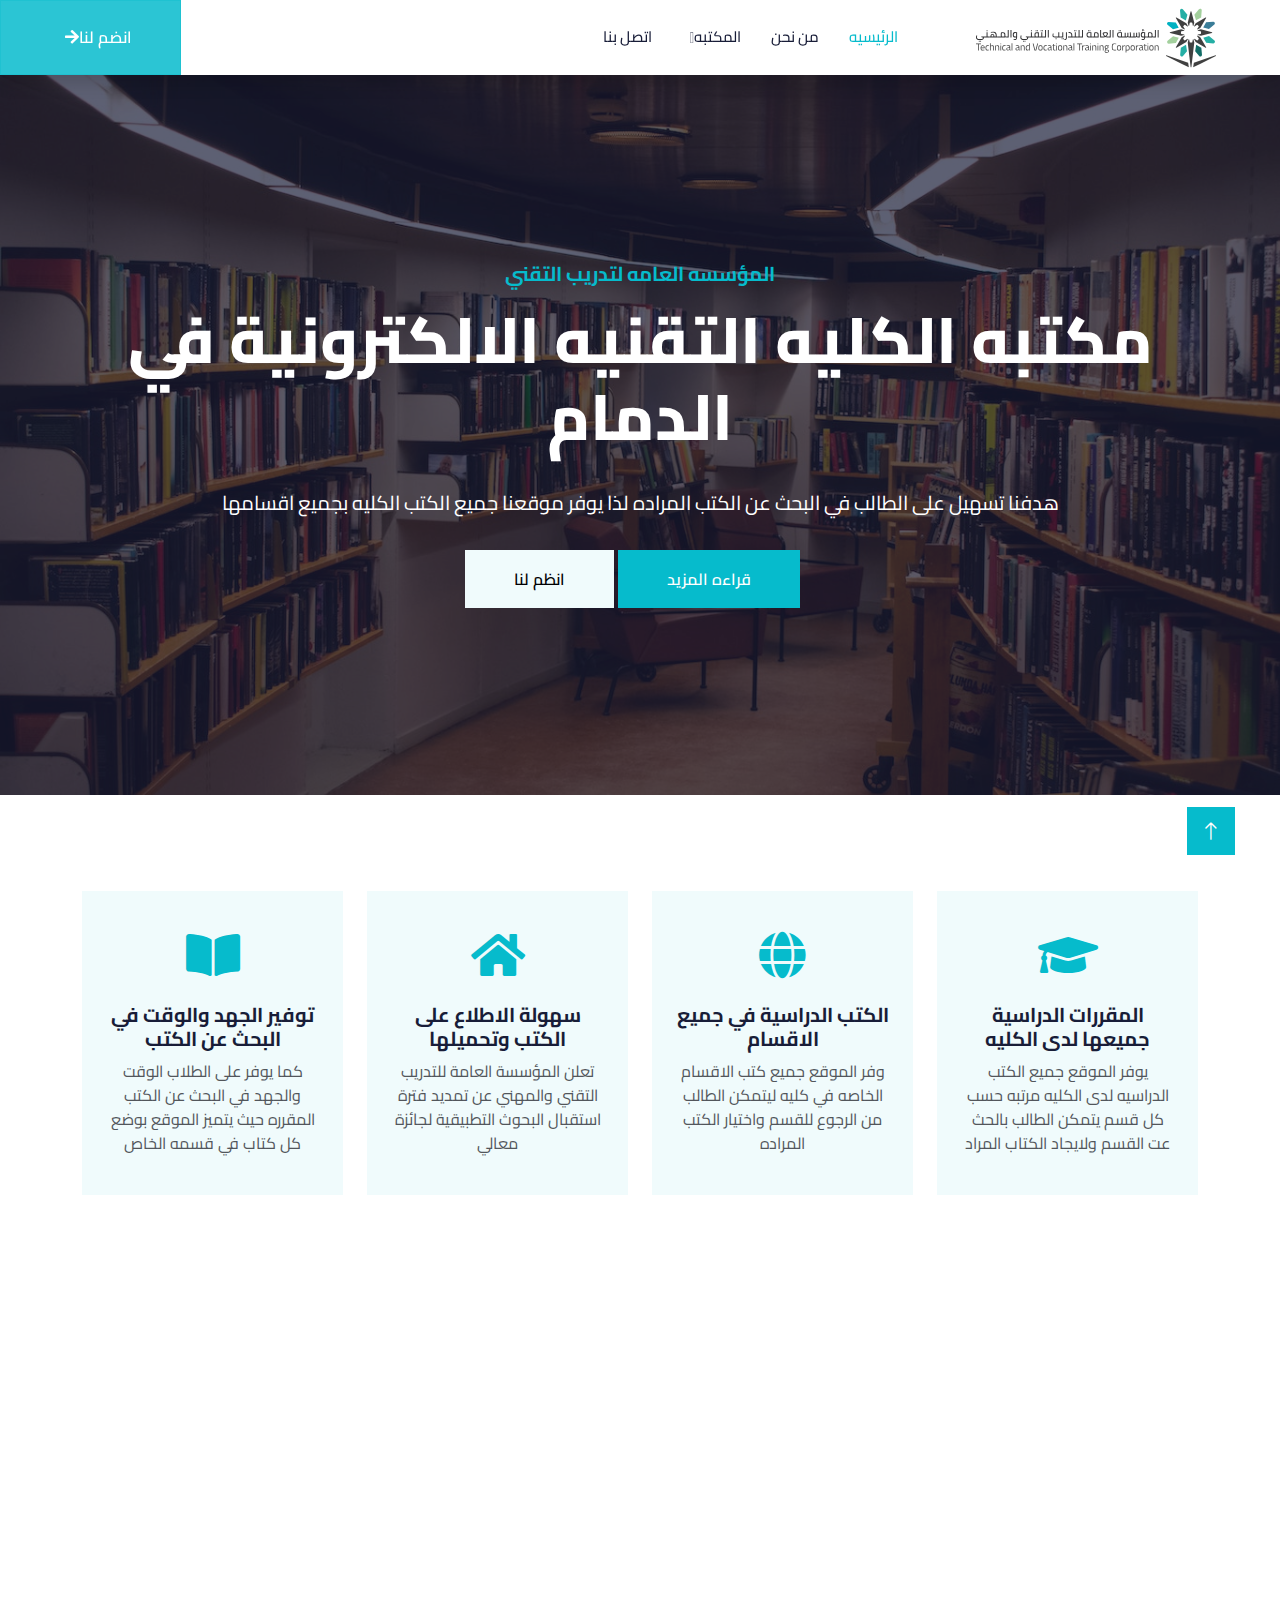
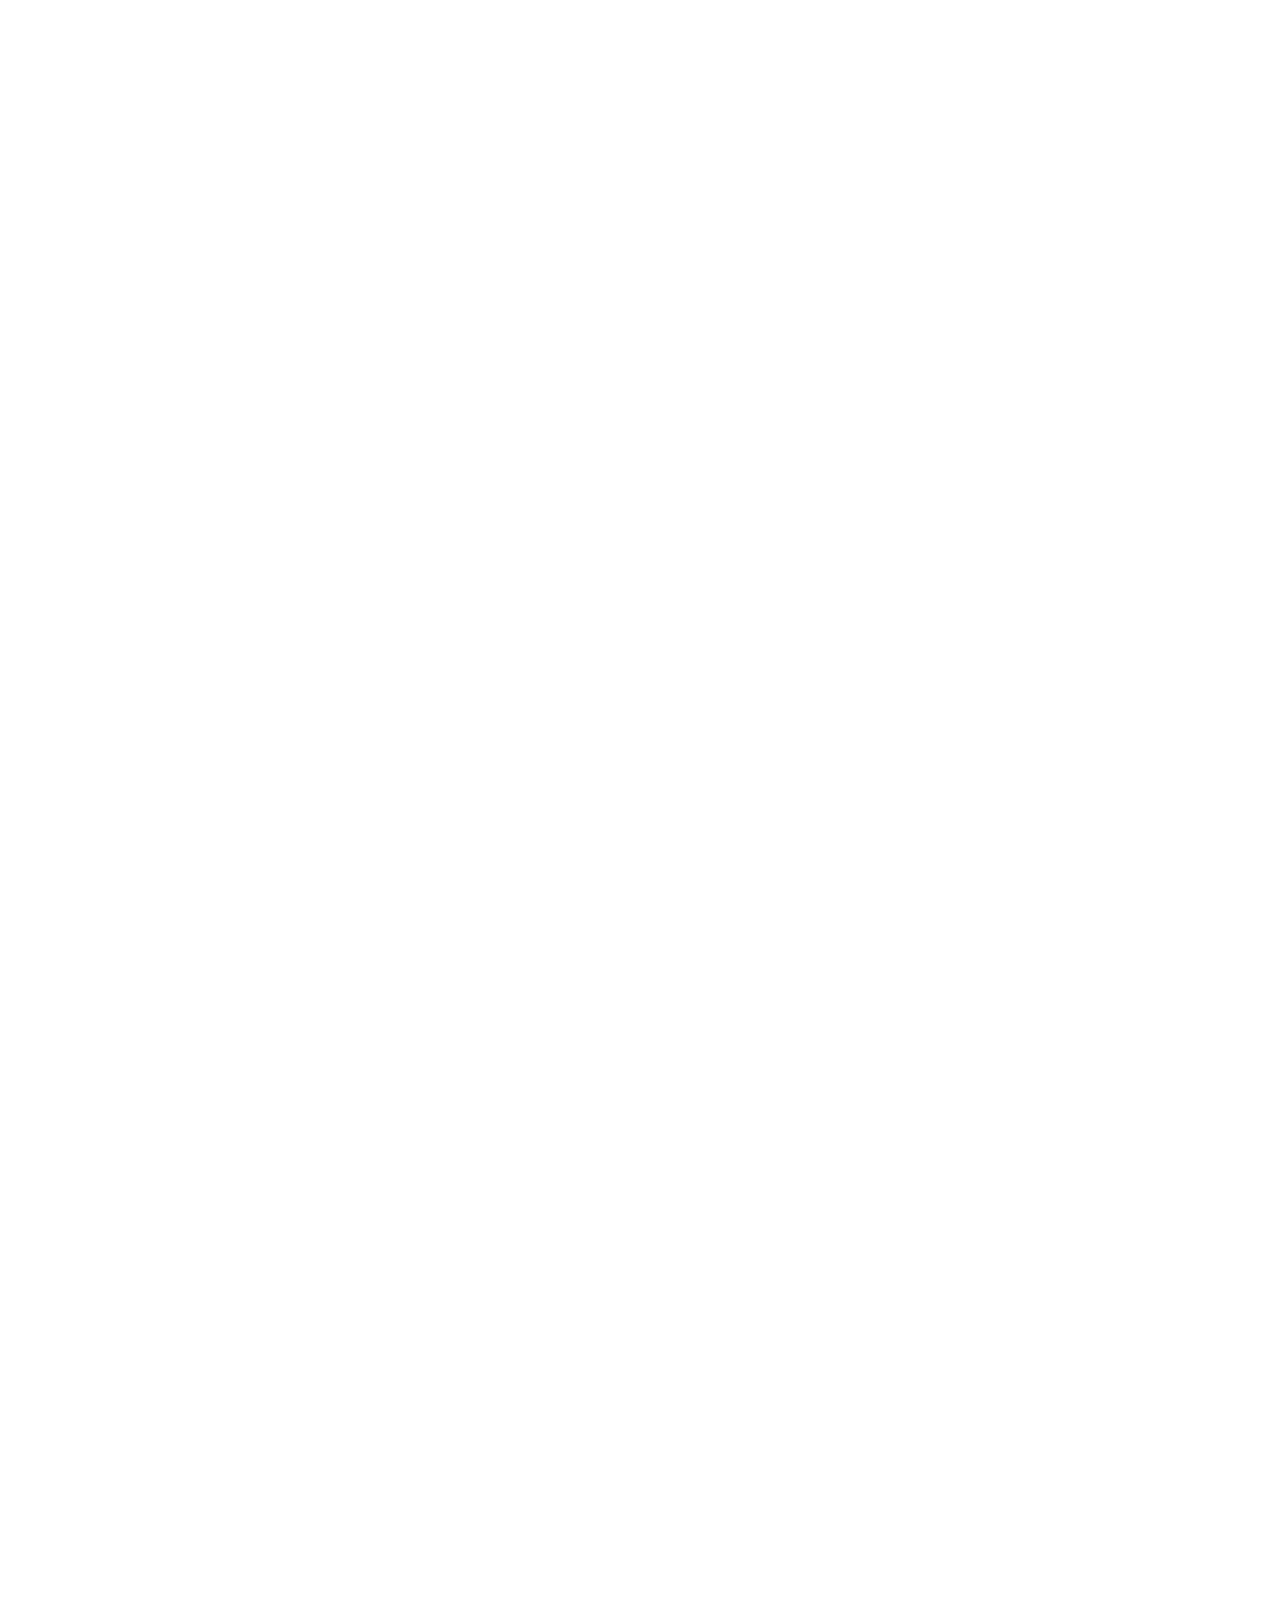
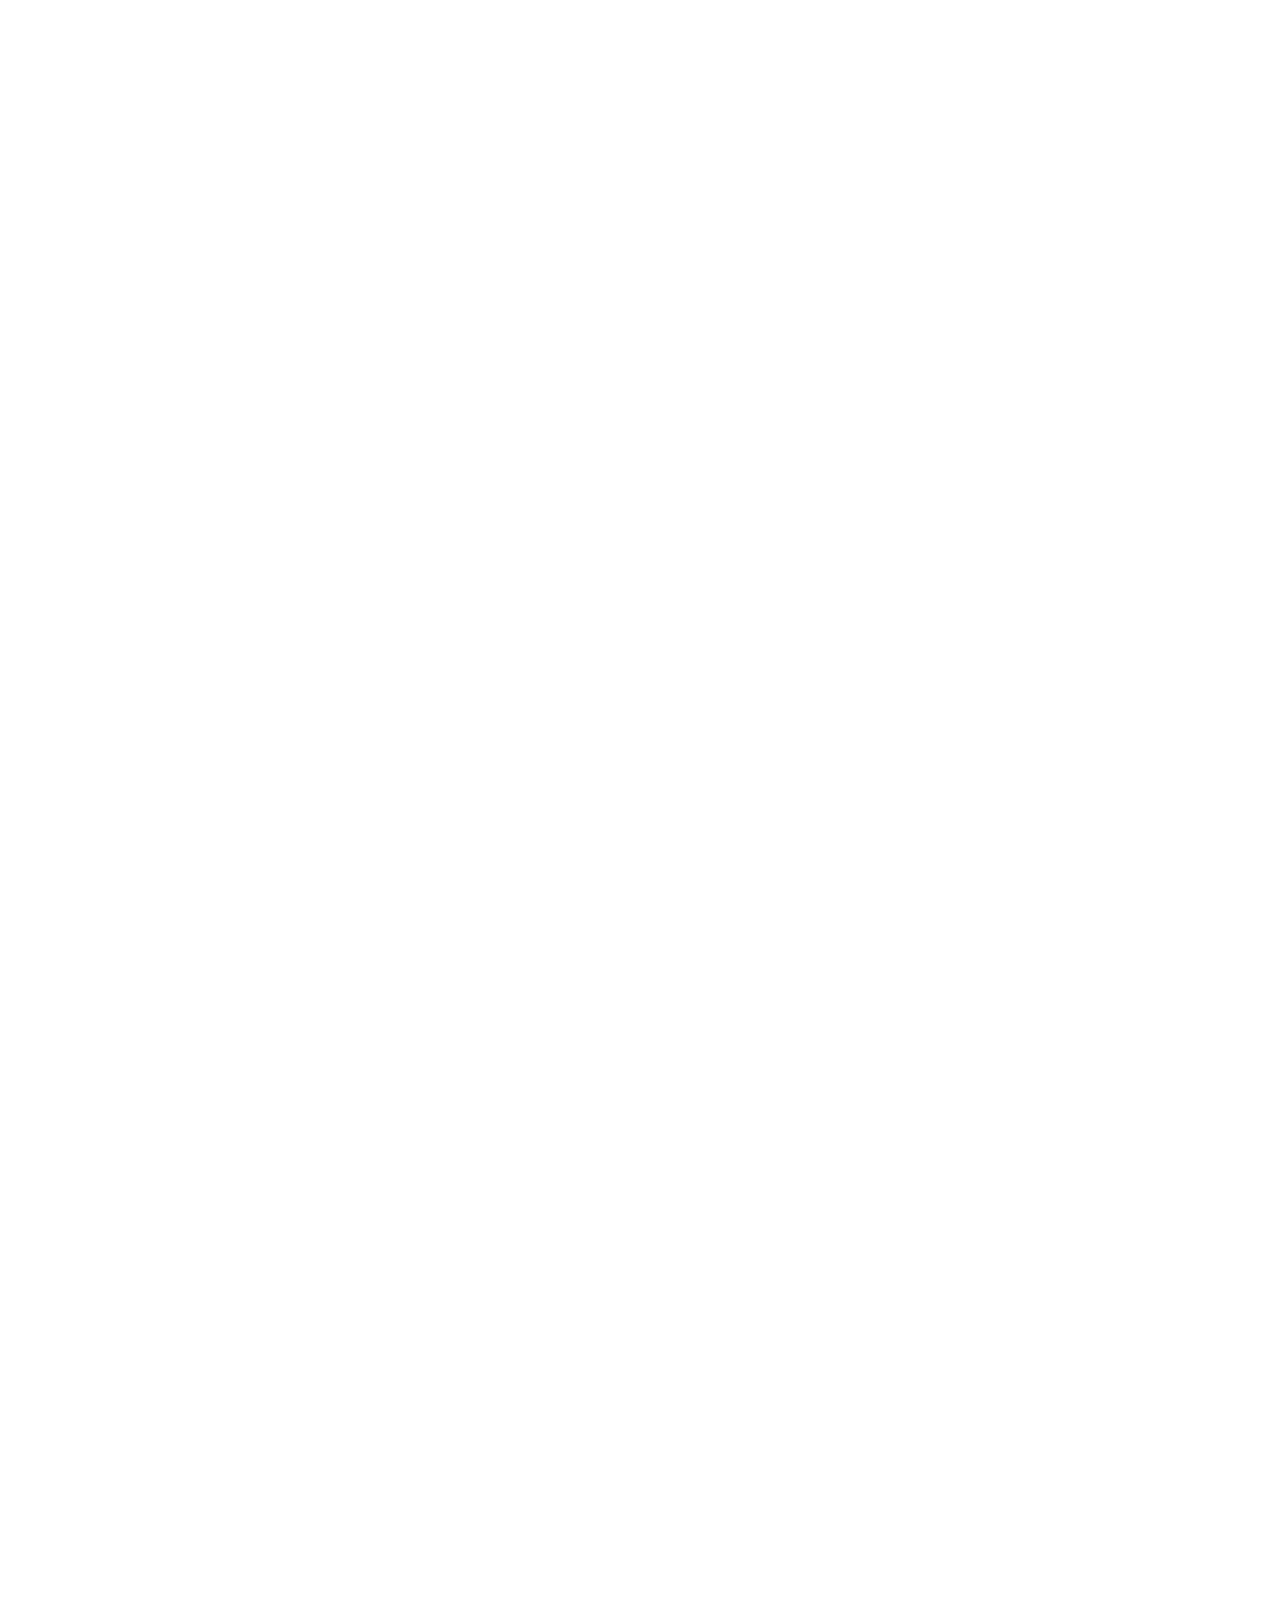
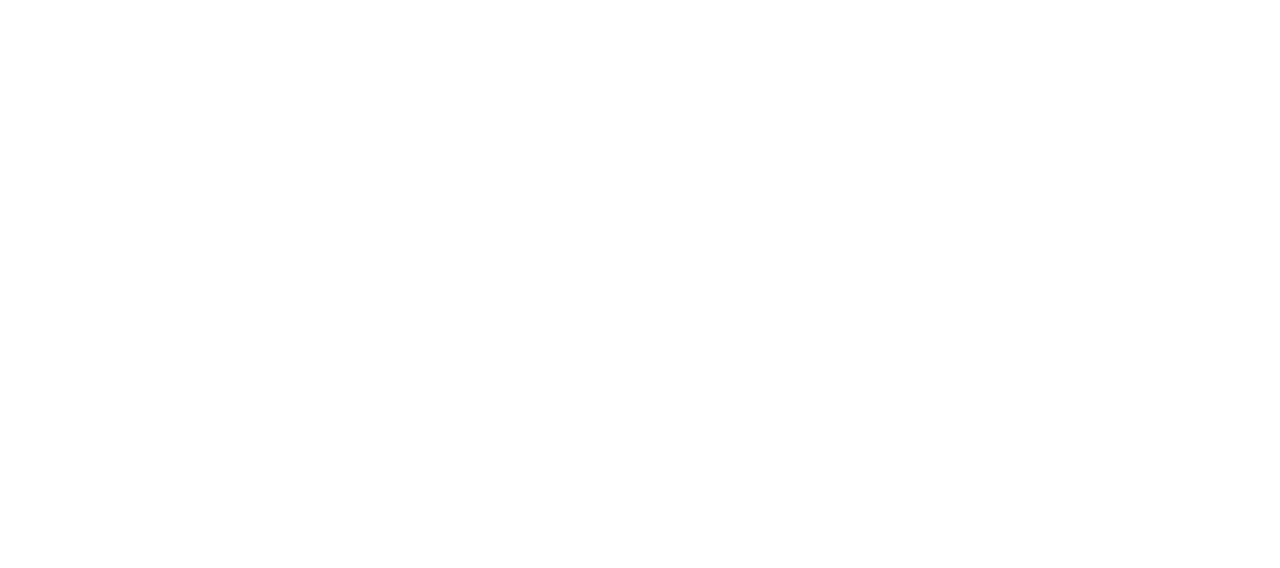
==== index.html @ c3a36c55 "o" ====
<!DOCTYPE html>
<html lang="en">

<head>
    <meta charset="utf-8">
    <title>مكتبه الكليه التقنيه في الدمام </title>
    <meta content="width=device-width, initial-scale=1.0" name="viewport">
    <meta content="" name="keywords">
    <meta content="" name="description">

    <!-- Favicon -->
    <link href="img/favicon.ico" rel="icon">

    <!-- Google Web Fonts -->
    <!-- <link rel="preconnect" href="https://fonts.googleapis.com">
    <link rel="preconnect" href="https://fonts.gstatic.com" crossorigin>
    <link href="https://fonts.googleapis.com/css2?family=Heebo:wght@400;500;600&family=Nunito:wght@600;700;800&display=swap" rel="stylesheet">
    <link rel="preconnect" href="https://fonts.googleapis.com">
    <link rel="preconnect" href="https://fonts.gstatic.com" crossorigin>
<link rel="preconnect" href="https://fonts.googleapis.com">
<link rel="preconnect" href="https://fonts.gstatic.com" crossorigin> -->
<link rel="preconnect" href="https://fonts.googleapis.com">
<link rel="preconnect" href="https://fonts.gstatic.com" crossorigin>
<link href="https://fonts.googleapis.com/css2?family=Cairo:wght@600&display=swap" rel="stylesheet">    <link href="https://cdnjs.cloudflare.com/ajax/libs/font-awesome/5.10.0/css/all.min.css" rel="stylesheet">
    <link href="https://cdn.jsdelivr.net/npm/bootstrap-icons@1.4.1/font/bootstrap-icons.css" rel="stylesheet">

    <!-- Libraries Stylesheet -->
    <link href="lib/animate/animate.min.css" rel="stylesheet">
    <link href="lib/owlcarousel/assets/owl.carousel.min.css" rel="stylesheet">

    <!-- Customized Bootstrap Stylesheet -->
    <link href="css/bootstrap.min.css" rel="stylesheet">

    <!-- Template Stylesheet -->
    <link href="css/style.css" rel="stylesheet">
</head>

<body>
    <!-- Spinner Start -->
    <div id="spinner" class="show bg-white position-fixed translate-middle w-100 vh-100 top-50 start-50 d-flex align-items-center justify-content-center">
        <div class="spinner-border text-primary" style="width: 3rem; height: 3rem;" role="status">
            <span class="sr-only">Loading...</span>
        </div>
    </div>
    <!-- Spinner End -->


    <!-- Navbar Start -->
    <nav class="navbar navbar-expand-lg bg-white navbar-light shadow sticky-top p-0">
        <a href="index.html" class="navbar-brand d-flex align-items-center px-4 px-lg-5">
            <img width="240" height="200" src="img/logo.svg" alt="">

        </a>
        <button type="button" class="navbar-toggler me-4" data-bs-toggle="collapse" data-bs-target="#navbarCollapse">
            <span class="navbar-toggler-icon"></span>
        </button>
        <div class="collapse navbar-collapse" id="navbarCollapse">
            <div class="navbar-nav ms-auto p-4 p-lg-0">
                <a href="index.html" class="nav-item nav-link active">الرئيسيه</a>
                <a href="about.html" class="nav-item nav-link">من نحن</a>
                <!-- <a href="courses.html" class="nav-item nav-link">الاقسام</a> -->
                <div class="nav-item dropdown">
                    <a href="#" class="nav-link dropdown-toggle" data-bs-toggle="dropdown">المكتبه</a>
                    <div class="dropdown-menu fade-down m-0">
                        <a href="team.html" class="dropdown-item">المحاضرين</a>
                        <a href="courses.html" class="dropdown-item">الكتب</a>
                        <!-- <a href="404.html" class="dropdown-item">404 Page</a> -->
                    </div>
                </div>
                <a href="contact.html" class="nav-item nav-link">اتصل بنا </a>
            </div>
            <a href="" class="btn btn-primary py-4 px-lg-5 d-none d-lg-block"> انضم لنا<i class="fa fa-arrow-right ms-3"></i></a>
        </div>
    </nav>
    <!-- Navbar End -->


    <!-- Carousel Start -->
    <div class="container-fluid p-0 mb-5"  >
        <div class="">
            <!-- owl-carousel header-carousel position-relative -->
            <div class="owl-carousel-item position-relative">
                <img class="img-fluid" src="img/img1.jpg" alt="">
                <div class="position-absolute top-0 start-0 w-100 h-100 d-flex align-items-center" style="background: rgba(24, 29, 56, .7);">
                    <div class="container">
                        <div class="row justify-content-start">
                            <div class="col-sm-10 col-lg-12" style="text-align: center;">
                                <h5 class="text-primary text-uppercase mb-3 animated slideInDown" style="font-family: 'Cairo', sans-serif;">المؤسسه العامه لتدريب التقني </h5>
                                <h1 class="display-3 text-white animated slideInDown" style="font-family: 'Cairo', sans-serif;
                                ">مكتبه الكليه التقنيه الالكترونية  في الدمام     </h1>
                                <br>
                                <p  id="p"class="fs-5 text-white mb-4 pb-2"> هدفنا تسهيل على الطالب في البحث عن الكتب المراده لذا يوفر موقعنا جميع الكتب الكليه بجميع اقسامها </p>
                                <a href="" class="btn btn-primary py-md-3 px-md-5 me-3 animated slideInLeft"> قراءه المزيد</a>
                                <a href="" class="btn btn-light py-md-3 px-md-5 animated slideInRight"> انظم لنا </a>
                            </div>
                        </div>
                    </div>
                </div>
            </div>
            <!-- <div class="owl-carousel-item position-relative">
                <img class="img-fluid" src="img/carousel-2.jpg" alt="">
                <div class="position-absolute top-0 start-0 w-100 h-100 d-flex align-items-center" style="background: rgba(24, 29, 56, .7);">
                    <div class="container">
                        <div class="row justify-content-start">
                            <div class="col-sm-10 col-lg-8">
                                <h5 class="text-primary text-uppercase mb-3 animated slideInDown">Best Online Courses</h5>
                                <h1 class="display-3 text-white animated slideInDown">Get Educated Online From Your Home</h1>
                                <p class="fs-5 text-white mb-4 pb-2">Vero elitr justo clita lorem. Ipsum dolor at sed stet sit diam no. Kasd rebum ipsum et diam justo clita et kasd rebum sea sanctus eirmod elitr.</p>
                                <a href="" class="btn btn-primary py-md-3 px-md-5 me-3 animated slideInLeft">Read More</a>
                                <a href="" class="btn btn-light py-md-3 px-md-5 animated slideInRight">Join Now</a>
                            </div>
                        </div>
                    </div>
                </div>
            </div> -->
        </div>
    </div>
    <!-- Carousel End -->


    <!-- Service Start -->
    <div class="container-xxl py-5">
        <div class="container">
            <div class="row g-4">
                <div class="col-lg-3 col-sm-6 wow fadeInUp" data-wow-delay="0.1s">
                    <div class="service-item text-center pt-3">
                        <div class="p-4">
                            <i class="fa fa-3x fa-graduation-cap text-primary mb-4"></i>
                            <h5 >المقررات الدراسية جميعها لدى الكليه    </h5>
                            <p> يوفر الموقع جميع الكتب الدراسيه لدى الكليه مرتبه حسب كل قسم يتمكن الطالب بالحث عت القسم ولايجاد الكتاب المراد </p>
                        </div>
                    </div>
                </div>
                <div class="col-lg-3 col-sm-6 wow fadeInUp" data-wow-delay="0.3s">
                    <div class="service-item text-center pt-3">
                        <div class="p-4">
                            <i class="fa fa-3x fa-globe text-primary mb-4"></i>
                            <h5 >  الكتب الدراسية في جميع الاقسام
                            </h5>
                            <p>وفر الموقع جميع كتب الاقسام الخاصه في كليه  ليتمكن الطالب من الرجوع للقسم واختيار الكتب المراده </p>
                        </div>
                    </div>
                </div>
                <div class="col-lg-3 col-sm-6 wow fadeInUp" data-wow-delay="0.5s">
                    <div class="service-item text-center pt-3">
                        <div class="p-4">
                            <i class="fa fa-3x fa-home text-primary mb-4"></i>
                            <h5 > سهولة الاطلاع على الكتب وتحميلها</h5>
                            <p>تعلن المؤسسة العامة للتدريب التقني والمهني عن تمديد فترة استقبال البحوث التطبيقية لجائزة معالي</p>
                        </div>
                    </div>
                </div>
                <div class="col-lg-3 col-sm-6 wow fadeInUp" data-wow-delay="0.7s">
                    <div class="service-item text-center pt-3">
                        <div class="p-4">
                            <i class="fa fa-3x fa-book-open text-primary mb-4"></i>
                            <h5 >  توفير الجهد والوقت  في البحث عن الكتب </h5>
                            <p> كما يوفر على الطلاب الوقت والجهد في البحث عن الكتب المقرره حيث يتميز الموقع بوضع كل كتاب في قسمه الخاص  </p>
                        </div>
                    </div>
                </div>
            </div>
        </div>
    </div>
    <!-- Service End -->


    <!-- About Start -->
    <div class="container-xxl py-5">
        <div class="container">
            <div class="row g-5">
                <div class="col-lg-6 wow fadeInUp" data-wow-delay="0.1s" style="min-height: 400px;">
                    <div class="position-relative h-100">
                        <img class="img-fluid position-absolute w-100 h-100" src="img/about.jpg" alt="" style="object-fit: cover;">
                    </div>
                </div>
                <div class="col-lg-6 wow fadeInUp" data-wow-delay="0.3s">
                    <h6 class="section-title bg-white text-start text-primary pe-3"> من نحن</h6>
                    <h1 >اهلا في مكتبه الكليه التقنيه في الدمام</h1>
                    <p class="mb-4">   نحن طلاب قسم الحاسب الالي (شبكات الحاسب) ويهدف الموقع سهولة الحصول على المقرر الدراسي .
                        .</p>
                    <p class="mb-4">يقدم الموقع الكتب المقرره الخاصه بالكليه التقنيه في الدمام لتسهيل على الطالب الحصول على الكتب وسهوله البحث عنها حيث يتبع الموقع للمؤسسة العامة للتدريب التقني والمهني وهو  موقع  انشا من قبل طلاب لمشروع التخرج لهم في الكليه وكانت اهدافهم :.</p>
                    <div class="row gy-2 gx-4 mb-4">
                        <div class="col-sm-6">
                            <p class="mb-0"><i class="fa fa-arrow-right text-primary me-2"></i>هدفنا في توفير الوقت والجهد لطالب في البحث عن الكتب  </p>
                        </div>
                        <div class="col-sm-6">
                            <p class="mb-0"><i class="fa fa-arrow-right text-primary me-2"></i>يخدم الموقع  في جمع الكتب ورفعها على الموقع </p>
                        </div>
                        <div class="col-sm-6">
                            <p class="mb-0"><i class="fa fa-arrow-right text-primary me-2"></i>رؤيتنا في تطوير الموقع دئما وتزويده بالكتب مجددا لتلبيه احتياجات الطلاب من الكتب </p>
                        </div>
                        
                       
                    </div>
                    <a class="btn btn-primary py-3 px-5 mt-2" href="">اقرا المزيد  </a>
                </div>
            </div>
        </div>
    </div>
    <!-- About End -->


    <!-- Categories Start -->
    <div class="container-xxl py-5 category">
        <div class="container">
            <div class="text-center wow fadeInUp" data-wow-delay="0.1s">
                <h6 class="section-title bg-white text-center text-primary px-3">اقسام </h6>
                <h1 class="mb-5"> اقسام المكتبه</h1>
            </div>
            <div class="row g-3">
                <!-- <div class="col-lg-7 col-md-6">
                    <div class="row g-3">
                        <div class="col-lg-12 col-md-12 wow zoomIn" data-wow-delay="0.1s">
                            <a class="position-relative d-block overflow-hidden" href="">
                                <img class="img-fluid" src="img/cat-1.jpg" alt="">
                                <div class="bg-white text-center position-absolute bottom-0 end-0 py-2 px-3" style="margin: 1px;">
                                    <h5 class="m-0">   قسم الحاسب الالي وتقنية المعلومات</h5>
                                    <small class="text-primary">49 كتاب</small>
                                </div>
                            </a>
                        </div>
                        <div class="col-lg-6 col-md-12 wow zoomIn" data-wow-delay="0.3s">
                            <a class="position-relative d-block overflow-hidden" href="">
                                <img class="img-fluid" src="img/cat-2.jpg" alt="">
                                <div class="bg-white text-center position-absolute bottom-0 end-0 py-2 px-3" style="margin: 1px;">
                                    <h5 class="m-0"> قسم المباحث العلميه</h5>
                                    <small class="text-primary">49 كتاب</small>
                                </div>
                            </a>
                        </div>
                        <div class="col-lg-6 col-md-12 wow zoomIn" data-wow-delay="0.5s">
                            <a class="position-relative d-block overflow-hidden" href="">
                                <img class="img-fluid" src="img/cat3.jpg" alt="">
                                <div class="bg-white text-center position-absolute bottom-0 end-0 py-2 px-3" style="margin: 1px;">
                                    <h5 class="m-0"> قسم الدراسات الاسلاميه</h5>
                                    <small class="text-primary">49 كتاب</small>
                                </div>
                            </a>
                        </div>
                    </div>
                </div> -->
                <div class="col-lg-6 col-md-6 wow zoomIn" data-wow-delay="0.7s" style="min-height: 350px;">
                    <a class="position-relative d-block h-100 overflow-hidden" href="">
                        <img class="img-fluid position-absolute w-100 h-100" src="img/cat-4.jpg" alt="" style="object-fit: cover;">
                        <div class="bg-white text-center position-absolute bottom-0 end-0 py-2 px-3" style="margin:  1px;">
                            <h5 class="m-0"> قسم الحاسب الالي وتقنيه المعلومات</h5>
                            <small class="text-primary">49 كتاب</small>
                        </div>
                    </a>
                </div>
                <div class="col-lg-6 col-md-6 wow zoomIn" data-wow-delay="0.7s" style="min-height: 350px;">
                    <a class="position-relative d-block h-100 overflow-hidden" href="">
                        <img class="img-fluid position-absolute w-100 h-100" src="img/cat-2.jpg" alt="" style="object-fit: cover;">
                        <div class="bg-white text-center position-absolute bottom-0 end-0 py-2 px-3" style="margin:  1px;">
                            <h5 class="m-0"> قسم الدراسات العامه</h5>
                            <small class="text-primary">49 كتاب</small>
                        </div>
                    </a>
                </div>
            </div>
        </div>
    </div>
    <!-- Categories Start -->


    <!-- Courses Start -->
    <div class="container-xxl py-5">
        <div class="container">
            <div class="text-center wow fadeInUp" data-wow-delay="0.1s">
                <h6 class="section-title bg-white text-center text-primary px-3">كتب</h6>
                <h1 class="mb-5">الكتب الاكثر شيوعا</h1>
            </div>
            <div class="row g-4 justify-content-center">
                <div class="col-lg-3 col-md-3 wow fadeInUp" data-wow-delay="0.1s">
                    <div class="course-item bg-light">
                        <div class="position-relative overflow-hidden">
                            <img class="img-fluid" src="img/b1.jpg" alt="" width="95%" >
                            <div class="w-100 d-flex justify-content-center position-absolute bottom-0 start-0 mb-4">
                                <a href="#" class="flex-shrink-0 btn btn-sm btn-primary px-3 border-end" style="border-radius: 30px 0 0 30px;">اقرا المزيد </a>
                                <a href="#" class="flex-shrink-0 btn btn-sm btn-primary px-3" style="border-radius: 0 30px 30px 0;">حمل الكتاب </a>
                            </div>
                        </div>
                        <div class="text-center p-4 pb-0">
                            <h3 class="mb-0"></h3>
                            <div class="mb-3">
                                <small class="fa fa-star text-primary"></small>
                                <small class="fa fa-star text-primary"></small>
                                <small class="fa fa-star text-primary"></small>
                                <small class="fa fa-star text-primary"></small>
                                <small class="fa fa-star text-primary"></small>
                                <small>(123)</small>
                            </div>
                            <h6 class="mb-4">مدخل في الثقافات الاسلاميه</h6>
                        </div>
                        <div class="d-flex border-top">
                            <small class="flex-fill text-center border-end py-2"><i class="fa fa-user-tie text-primary me-2"></i> الكاتب :احمد </small>
                            <small class="flex-fill text-center border-end py-2"><i class="fa fa-clock text-primary me-2"></i>149 :عدد الصفحات</small>
                            <small class="flex-fill text-center border-end py-2 "><i class="fa fa-user text-primary me-2"></i>30 :تم تحميله</small>
                        </div>
                    </div>
                </div>
                <div class="col-lg-3 col-md-6 wow fadeInUp" data-wow-delay="0.1s">
                    <div class="course-item bg-light">
                        <div class="position-relative overflow-hidden">
                            <img class="img-fluid" src="img/b2.jpeg" alt="">
                            <div class="w-100 d-flex justify-content-center position-absolute bottom-0 start-0 mb-4">
                                <a href="#" class="flex-shrink-0 btn btn-sm btn-primary px-3 border-end" style="border-radius: 30px 0 0 30px;">اقرا المزيد </a>
                                <a href="#" class="flex-shrink-0 btn btn-sm btn-primary px-3" style="border-radius: 0 30px 30px 0;">حمل الكتاب </a>
                            </div>
                        </div>
                        <div class="text-center p-4 pb-0">
                            <h3 class="mb-0"></h3>
                            <div class="mb-3">
                                <small class="fa fa-star text-primary"></small>
                                <small class="fa fa-star text-primary"></small>
                                <small class="fa fa-star text-primary"></small>
                                <small class="fa fa-star text-primary"></small>
                                <small class="fa fa-star text-primary"></small>
                                <small>(123)</small>
                            </div>
                            <h6 class="mb-4">مدخل في الثقافات الاسلاميه</h6>
                        </div>
                        <div class="d-flex border-top">
                            <small class="flex-fill text-center border-end py-2"><i class="fa fa-user-tie text-primary me-2"></i> الكاتب :احمد </small>
                            <small class="flex-fill text-center border-end py-2"><i class="fa fa-clock text-primary me-2"></i>149 :عدد الصفحات</small>
                            <small class="flex-fill text-center border-end py-2"><i class="fa fa-user text-primary me-2"></i>30 :تم تحميله</small>
                        </div>
                    </div>
                </div>
                <div class="col-lg-3 col-md-6 wow fadeInUp" data-wow-delay="0.1s">
                    <div class="course-item bg-light">
                        <div class="position-relative overflow-hidden">
                            <img class="img-fluid" src="img/b1.jpg" alt="" width="95%">
                            <div class="w-100 d-flex justify-content-center position-absolute bottom-0 start-0 mb-4">
                                <a href="#" class="flex-shrink-0 btn btn-sm btn-primary px-3 border-end" style="border-radius: 30px 0 0 30px;">اقرا المزيد </a>
                                <a href="#" class="flex-shrink-0 btn btn-sm btn-primary px-3" style="border-radius: 0 30px 30px 0;">حمل الكتاب </a>
                            </div>
                        </div>
                        <div class="text-center p-4 pb-0">
                            <h3 class="mb-0"></h3>
                            <div class="mb-3">
                                <small class="fa fa-star text-primary"></small>
                                <small class="fa fa-star text-primary"></small>
                                <small class="fa fa-star text-primary"></small>
                                <small class="fa fa-star text-primary"></small>
                                <small class="fa fa-star text-primary"></small>
                                <small>(123)</small>
                            </div>
                            <h6 class="mb-4">مدخل في الثقافات الاسلاميه</h6>
                        </div>
                        <div class="d-flex border-top">
                            <small class="flex-fill text-center border-end py-2"><i class="fa fa-user-tie text-primary me-2"></i> الكاتب :احمد </small>
                            <small class="flex-fill text-center border-end py-2"><i class="fa fa-clock text-primary me-2"></i>149 :عدد الصفحات</small>
                            <small class="flex-fill text-center border-end py-2"><i class="fa fa-user text-primary me-2"></i>30 :تم تحميله</small>
                        </div>
                    </div>
                </div>
                <div class="col-lg-3 col-md-6 wow fadeInUp" data-wow-delay="0.1s">
                    <div class="course-item bg-light">
                        <div class="position-relative overflow-hidden">
                            <img class="img-fluid" src="img//b2.jpeg" alt="" width="100%">
                            <div class="w-100 d-flex justify-content-center position-absolute bottom-0 start-0 mb-4">
                                <a href="#" class="flex-shrink-0 btn btn-sm btn-primary px-3 border-end" style="border-radius: 30px 0 0 30px;">اقرا المزيد </a>
                                <a href="#" class="flex-shrink-0 btn btn-sm btn-primary px-3" style="border-radius: 0 30px 30px 0;">حمل الكتاب </a>
                            </div>
                        </div>
                        <div class="text-center p-4 pb-0">
                            <h3 class="mb-0"></h3>
                            <div class="mb-3">
                                <small class="fa fa-star text-primary"></small>
                                <small class="fa fa-star text-primary"></small>
                                <small class="fa fa-star text-primary"></small>
                                <small class="fa fa-star text-primary"></small>
                                <small class="fa fa-star text-primary"></small>
                                <small>(123)</small>
                            </div>
                            <h6 class="mb-4">مدخل في الثقافات الاسلاميه</h6>
                        </div>
                        <div class="d-flex border-top">
                            <small class="flex-fill text-center border-end py-2"><i class="fa fa-user-tie text-primary me-2"></i> الكاتب :احمد </small>
                            <small class="flex-fill text-center border-end py-2"><i class="fa fa-clock text-primary me-2"></i>149 :عدد الصفحات</small>
                            <small class="flex-fill text-center border-end py-2"><i class="fa fa-user text-primary me-2"></i>30 :تم تحميله</small>
                        </div>
                    </div>
                </div>
                <div class="col-lg-3 col-md-6 wow fadeInUp" data-wow-delay="0.1s">
                    <div class="course-item bg-light">
                        <div class="position-relative overflow-hidden">
                            <img class="img-fluid" src="img/b1.jpg" alt="" width="95%">
                            <div class="w-100 d-flex justify-content-center position-absolute bottom-0 start-0 mb-4">
                                <a href="#" class="flex-shrink-0 btn btn-sm btn-primary px-3 border-end" style="border-radius: 30px 0 0 30px;">اقرا المزيد </a>
                                <a href="#" class="flex-shrink-0 btn btn-sm btn-primary px-3" style="border-radius: 0 30px 30px 0;">حمل الكتاب </a>
                            </div>
                        </div>
                        <div class="text-center p-4 pb-0">
                            <h3 class="mb-0"></h3>
                            <div class="mb-3">
                                <small class="fa fa-star text-primary"></small>
                                <small class="fa fa-star text-primary"></small>
                                <small class="fa fa-star text-primary"></small>
                                <small class="fa fa-star text-primary"></small>
                                <small class="fa fa-star text-primary"></small>
                                <small>(123)</small>
                            </div>
                            <h6 class="mb-4">مدخل في الثقافات الاسلاميه</h6>
                        </div>
                        <div class="d-flex border-top">
                            <small class="flex-fill text-center border-end py-2"  ><i class="fa fa-user-tie text-primary me-2"></i> الكاتب :احمد </small>
                            <small class="flex-fill text-center border-end py-2"><i class="fa fa-clock text-primary me-2"></i>149 :عدد الصفحات</small>
                            <small class="flex-fill text-center border-end py-2"><i class="fa fa-user text-primary me-2"></i>30 :تم تحميله</small>
                        </div>
                    </div>
                </div>
                <div class="col-lg-3 col-md-6 wow fadeInUp" data-wow-delay="0.1s">
                    <div class="course-item bg-light">
                        <div class="position-relative overflow-hidden">
                            <img class="img-fluid" src="img/b2.jpeg" alt=""  >
                            <div class="w-100 d-flex justify-content-center position-absolute bottom-0 start-0 mb-4">
                                <a href="#" class="flex-shrink-0 btn btn-sm btn-primary px-3 border-end" style="border-radius: 30px 0 0 30px;">اقرا المزيد </a>
                                <a href="#" class="flex-shrink-0 btn btn-sm btn-primary px-3" style="border-radius: 0 30px 30px 0;">حمل الكتاب </a>
                            </div>
                        </div>
                        <div class="text-center p-4 pb-0">
                            <h3 class="mb-0"></h3>
                            <div class="mb-3">
                                <small class="fa fa-star text-primary"></small>
                                <small class="fa fa-star text-primary"></small>
                                <small class="fa fa-star text-primary"></small>
                                <small class="fa fa-star text-primary"></small>
                                <small class="fa fa-star text-primary"></small>
                                <small>(123)</small>
                            </div>
                            <h6 class="mb-4">مدخل في الثقافات الاسلاميه</h6>
                        </div>
                        <div class="d-flex border-top">
                            <small class="flex-fill text-center border-end py-2"><i class="fa fa-user-tie text-primary me-2"></i> الكاتب :احمد </small>
                            <small class="flex-fill text-center border-end py-2"><i class="fa fa-clock text-primary me-2"></i>149 :عدد الصفحات</small>
                            <small class="flex-fill text-center border-end py-2"><i class="fa fa-user text-primary me-2"></i>30 :تم تحميله</small>
                        </div>
                    </div>
                </div>
            
            </div>
        </div>
    </div>
    <!-- Courses End -->


    <!-- Team Start -->
    <div class="container-xxl py-5">
        <div class="container">
            <div class="text-center wow fadeInUp" data-wow-delay="0.1s">
                <h6 class="section-title bg-white text-center text-primary px-3">المحاضرين</h6>
                <h1 class="mb-5">اشهر المحاضرين</h1>
            </div>
            <div class="row g-4">
                <div class="col-lg-3 col-md-6 wow fadeInUp" data-wow-delay="0.1s">
                    <div class="team-item bg-light">
                        <div class="overflow-hidden">
                            <img class="img-fluid" src="img/team-1.jpg" alt="">
                        </div>
                        <div class="position-relative d-flex justify-content-center" style="margin-top: -23px;">
                            <div class="bg-light d-flex justify-content-center pt-2 px-1">
                                <a class="btn btn-sm-square btn-primary mx-1" href=""><i class="fab fa-facebook-f"></i></a>
                                <a class="btn btn-sm-square btn-primary mx-1" href=""><i class="fab fa-twitter"></i></a>
                                <a class="btn btn-sm-square btn-primary mx-1" href=""><i class="fab fa-instagram"></i></a>
                            </div>
                        </div>
                        <div class="text-center p-4">
                            <h5 class="mb-0"> اسم المحاضر</h5>
                            <small>الماده :حاسب الي</small>
                        </div>
                    </div>
                </div>
                <div class="col-lg-3 col-md-6 wow fadeInUp" data-wow-delay="0.3s">
                    <div class="team-item bg-light">
                        <div class="overflow-hidden">
                            <img class="img-fluid" src="img/team-2.jpg" alt="">
                        </div>
                        <div class="position-relative d-flex justify-content-center" style="margin-top: -23px;">
                            <div class="bg-light d-flex justify-content-center pt-2 px-1">
                                <a class="btn btn-sm-square btn-primary mx-1" href=""><i class="fab fa-facebook-f"></i></a>
                                <a class="btn btn-sm-square btn-primary mx-1" href=""><i class="fab fa-twitter"></i></a>
                                <a class="btn btn-sm-square btn-primary mx-1" href=""><i class="fab fa-instagram"></i></a>
                            </div>
                        </div>
                        <div class="text-center p-4">
                            <h5 class="mb-0"> اسم المحاضر</h5>
                            <small>الماده :حاسب الي</small>
                        </div>
                    </div>
                </div>
                <div class="col-lg-3 col-md-6 wow fadeInUp" data-wow-delay="0.5s">
                    <div class="team-item bg-light">
                        <div class="overflow-hidden">
                            <img class="img-fluid" src="img/team-3.jpg" alt="">
                        </div>
                        <div class="position-relative d-flex justify-content-center" style="margin-top: -23px;">
                            <div class="bg-light d-flex justify-content-center pt-2 px-1">
                                <a class="btn btn-sm-square btn-primary mx-1" href=""><i class="fab fa-facebook-f"></i></a>
                                <a class="btn btn-sm-square btn-primary mx-1" href=""><i class="fab fa-twitter"></i></a>
                                <a class="btn btn-sm-square btn-primary mx-1" href=""><i class="fab fa-instagram"></i></a>
                            </div>
                        </div>
                        <div class="text-center p-4">
                            <h5 class="mb-0"> اسم المحاضر</h5>
                            <small>الماده :حاسب الي</small>
                        </div>
                    </div>
                </div>
                <div class="col-lg-3 col-md-6 wow fadeInUp" data-wow-delay="0.7s">
                    <div class="team-item bg-light">
                        <div class="overflow-hidden">
                            <img class="img-fluid" src="img/team-4.jpg" alt="">
                        </div>
                        <div class="position-relative d-flex justify-content-center" style="margin-top: -23px;">
                            <div class="bg-light d-flex justify-content-center pt-2 px-1">
                                <a class="btn btn-sm-square btn-primary mx-1" href=""><i class="fab fa-facebook-f"></i></a>
                                <a class="btn btn-sm-square btn-primary mx-1" href=""><i class="fab fa-twitter"></i></a>
                                <a class="btn btn-sm-square btn-primary mx-1" href=""><i class="fab fa-instagram"></i></a>
                            </div>
                        </div>
                        <div class="text-center p-4">
                            <h5 class="mb-0"> اسم المحاضر</h5>
                            <small>الماده :حاسب الي</small>
                        </div>
                    </div>
                </div>
            </div>
        </div>
    </div>
    <!-- Team End -->


    <!-- Testimonial Start -->
    <div class="container-xxl py-5 wow fadeInUp" data-wow-delay="0.1s">
        <div class="container">
            <div class="text-center">
                <h6 class="section-title bg-white text-center text-primary px-3">اراء  </h6>
                <h1 class="mb-5">  اراء القراء والمحاضرين</h1>
            </div>
            <div class="owl-carousel testimonial-carousel position-relative">
                <div class="testimonial-item text-center">
                    <img class="border rounded-circle p-2 mx-auto mb-3" src="img/testimonial-1.jpg" style="width: 80px; height: 80px;">
                    <h5 class="mb-0"> الاسم </h5>
                    <p>محاضؤ </p>
                    <div class="testimonial-text bg-light text-center p-4">
                        <p class="mb-0">افضل وارقى مكتبه على مستوى فيها كل الامكانيات للوصول للكتاب المراد بطرق سهله وسلسه .</p>
                    </div>
                </div>
                <div class="testimonial-item text-center">
                    <img class="border rounded-circle p-2 mx-auto mb-3" src="img/testimonial-2.jpg" style="width: 80px; height: 80px;">
                    <h5 class="mb-0"> الاسم</h5>
                    <p>بوفوسور</p>
                    <div class="testimonial-text bg-light text-center p-4">
                        <p class="mb-0">افضل وارقى مكتبه على مستوى فيها كل الامكانيات للوصول للكتاب المراد بطرق سهله وسلسه .</p>
                    </div>
                </div>
                <div class="testimonial-item text-center">
                    <img class="border rounded-circle p-2 mx-auto mb-3" src="img/testimonial-3.jpg" style="width: 80px; height: 80px;">
                    <h5 class="mb-0"> الاسم</h5>
                    <p>طالب </p>
                    <div class="testimonial-text bg-light text-center p-4">
                    <p class="mb-0">افضل وارقى مكتبه على مستوى فيها كل الامكانيات للوصول للكتاب المراد بطرق سهله وسلسه .</p>
                    </div>
                </div>
                <div class="testimonial-item text-center">
                    <img class="border rounded-circle p-2 mx-auto mb-3" src="img/testimonial-4.jpg" style="width: 80px; height: 80px;">
                    <h5 class="mb-0"> الاسم</h5>
                    <p>معلم</p>
                    <div class="testimonial-text bg-light text-center p-4">
                        <p class="mb-0">افضل وارقى مكتبه على مستوى فيها كل الامكانيات للوصول للكتاب المراد بطرق سهله وسلسه .</p>
                    </div>
                </div>
            </div>
        </div>
    </div>
    <!-- Testimonial End -->
        

    <!-- Footer Start -->
    <div class="container-fluid bg-dark text-light footer pt-5 mt-5 wow fadeIn" data-wow-delay="0.1s">
        <div class="container py-5">

            <div class="row g-5">
                <div class="col-lg-6 col-md-6">
                    <h4 class="text-white mb-3">مكتبه الكليه التقنيه الالكترونية  في الدمام </h4>
                    <p>هدفنا تسهيل على الطالب في البحث عن الكتب المراده لذا يوفر موقعنا جميع الكتب الكليه بجميع اقسامها </p>
                    <div class="position-relative mx-auto" style="max-width: 400px;">
                        <input class="form-control border-0 w-100 py-3 ps-4 pe-5" type="text" placeholder="Your email">
                        <button type="button" class="btn btn-primary py-2 position-absolute top-0 end-0 mt-2 me-2">سجل الدخول </button>
                    </div>
                </div>
                <div class="col-lg-3 col-md-6">
                    <h4 class="text-white "> روابط سريعه</h4>
                    <a class="btn btn-link" href=""> من نجن</a>
                    <a class="btn btn-link" href=""> اتصل بنا</a>
                    <a class="btn btn-link" href=""> الخصوصيه </a>
                    <!-- <a class="btn btn-link" href=""> </a> -->
                    <a class="btn btn-link" href="">FAQs & Help</a>
                </div>
                <div class="col-lg-3 col-md-6">
                    <h4 class="text-white mb-3">التواصل</h4>
                    <p class="mb-2"><i class="fa fa-map-marker-alt me-3"></i>  الدمام, السعوديه  ,الجامعه التقنيه</p>
                    <p class="mb-2"><i class="fa fa-phone-alt me-3"></i>+96650768657</p>
                    <p class="mb-2"><i class="fa fa-envelope me-3"></i>info@Libraries.com</p>
                    <div class="d-flex pt-2">
                        <a class="btn btn-outline-light btn-social" href=""><i class="fab fa-twitter"></i></a>
                        <a class="btn btn-outline-light btn-social" href=""><i class="fab fa-facebook-f"></i></a>
                        <a class="btn btn-outline-light btn-social" href=""><i class="fab fa-youtube"></i></a>
                        <a class="btn btn-outline-light btn-social" href=""><i class="fab fa-linkedin-in"></i></a>
                    </div>
                </div>
                
                
            </div>
        </div>
        <div class="container">
            <div class="copyright">
                <div class="row">
                    <div class="col-md-6 text-center text-md-start mb-3 mb-md-0">
                        &copy; <a class="border-bottom" href="#">مكتبه الجامعه التقنيه </a>, جميع الحقوق محفوظه.

                        <!--/*** This template is free as long as you keep the footer author’s credit link/attribution link/backlink. If you'd like to use the template without the footer author’s credit link/attribution link/backlink, you can purchase the Credit Removal License from "https://htmlcodex.com/credit-removal". Thank you for your support. ***/-->
                         <!-- صمم بواسطة <a class="border-bottom" href="https://htmlcodex.com">HTML Codex</a><br><br>
                        Distributed By <a class="border-bottom" href="https://themewagon.com">ThemeWagon</a> -->
                    </div>
                    <div class="col-md-6 text-center text-md-end">
                        <div class="footer-menu">
                            <a href="">الرئيسه</a>
                            <a href="">التتبع</a>
                            <a href="">مساعده</a>
                            <a href="">FQAs</a>
                        </div>
                    </div>
                </div>
            </div>
        </div>
    </div>
    <!-- Footer End -->


    <!-- Back to Top -->
    <a href="#" class="btn btn-lg btn-primary btn-lg-square back-to-top"><i class="bi bi-arrow-up"></i></a>


    <!-- JavaScript Libraries -->
    <script src="https://code.jquery.com/jquery-3.4.1.min.js"></script>
    <script src="https://cdn.jsdelivr.net/npm/bootstrap@5.0.0/dist/js/bootstrap.bundle.min.js"></script>
    <script src="lib/wow/wow.min.js"></script>
    <script src="lib/easing/easing.min.js"></script>
    <script src="lib/waypoints/waypoints.min.js"></script>
    <script src="lib/owlcarousel/owl.carousel.min.js"></script>

    <!-- Template Javascript -->
    <script src="js/main.js"></script>
</body>

</html>
---- css/style.css ----
/********** Template CSS **********/
:root {
    --primary: #06BBCC;
    --light: #F0FBFC;
    --dark: #181d38;
    direction: rtl;
    font-family: 'Cairo', sans-serif;}
body{

    font-family: 'Cairo', sans-serif;
}
 h5 {    font-family: 'Cairo', sans-serif;
}
h6{    font-family: 'Cairo', sans-serif;
}
h1{    font-family: 'Cairo', sans-serif;
}
h4{    font-family: 'Cairo', sans-serif;
}
.p{
    font-family: 'Cairo', sans-serif;
}  

.fw-medium {
    font-weight: 600 !important;
}

.fw-semi-bold {
    font-weight: 700 !important;
}

.back-to-top {
    position: fixed;
    display: none;
    right: 45px;
    bottom: 45px;
    z-index: 99;
}


/*** Spinner ***/
#spinner {
    opacity: 0;
    visibility: hidden;
    transition: opacity .5s ease-out, visibility 0s linear .5s;
    z-index: 99999;
}

#spinner.show {
    transition: opacity .5s ease-out, visibility 0s linear 0s;
    visibility: visible;
    opacity: 1;
}


/*** Button ***/
.btn {
    font-family: 'Cairo', sans-serif;
        font-weight: 600;
    transition: .5s;
}

.btn.btn-primary,
.btn.btn-secondary {
    color: #FFFFFF;

}

.btn-square {
    width: 38px;
    height: 38px;
}

.btn-sm-square {
    width: 32px;
    height: 32px;
}

.btn-lg-square {
    width: 48px;
    height: 48px;
}

.btn-square,
.btn-sm-square,
.btn-lg-square {
    padding: 0;
    display: flex;
    align-items: center;
    justify-content: center;
    font-weight: normal;
    border-radius: 0px;
}


/*** Navbar ***/
.navbar .dropdown-toggle::after {
    border: none;
    content: "\f107";
    font-family: 'Cairo', sans-serif;
    vertical-align: middle;
    margin-left: 8px;
}

.navbar-light .navbar-nav .nav-link {
    margin-right: 30px;
    padding: 25px 0;
    color: #FFFFFF;
    font-size: 15px;
    text-transform: uppercase;
    outline: none;
}

.navbar-light .navbar-nav .nav-link:hover,
.navbar-light .navbar-nav .nav-link.active {
    color: var(--primary);
}

@media (max-width: 991.98px) {
    .navbar-light .navbar-nav .nav-link  {
        margin-right: 0;
        padding: 10px 0;
    }

    .navbar-light .navbar-nav {
        border-top: 1px solid #EEEEEE;
    }
}

.navbar-light .navbar-brand,
.navbar-light a.btn {
    height: 75px;
}

.navbar-light .navbar-nav .nav-link {
    color: var(--dark);
    font-weight: 500;
}

.navbar-light.sticky-top {
    top: -100px;
    transition: .5s;
}

@media (min-width: 992px) {
    .navbar .nav-item .dropdown-menu {
        display: block;
        margin-top: 0;
        opacity: 0;
        visibility: hidden;
        transition: .5s;
    }

    .navbar .dropdown-menu.fade-down {
        top: 100%;
        transform: rotateX(-75deg);
        transform-origin: 0% 0%;
    }

    .navbar .nav-item:hover .dropdown-menu {
        top: 100%;
        transform: rotateX(0deg);
        visibility: visible;
        transition: .5s;
        opacity: 1;
    }
}


/*** Header carousel ***/
@media (max-width: 768px) {
    .header-carousel .owl-carousel-item {
        position: relative;
        min-height: 300px;
        direction: rtl;

    }
    
    .header-carousel{

        direction: rtl;
        width: 50%;
    }
    .header-carousel .owl-carousel-item img {
        position: absolute;
        width: 100%;
        height: 100%;
        object-fit: cover;  
        direction:rtl;     
    }
}

.header-carousel .owl-nav {
    position: absolute;
    top: 50%;
    left:  8%;
    transform: translateY(-50%);
    display: flex;
    flex-direction: column;       

}

.header-carousel .owl-nav .owl-prev,
.header-carousel .owl-nav .owl-next {
    margin: 7px 0;
    width: 45px;
    height: 45px;
    display: flex;
    align-items: center;
    justify-content: center;
    color: #FFFFFF;
    background: transparent;
    border: 1px solid #FFFFFF;
    font-size: 22px;
    transition: .5s;   
    direction: rtl;    

}

.header-carousel .owl-nav .owl-prev:hover,
.header-carousel .owl-nav .owl-next:hover {
    background: var(--primary);
    border-color: var(--primary);      

}

.page-header {
    background: linear-gradient(rgba(24, 29, 56, .7), rgba(24, 29, 56, .7)), url(../img/carousel-1.jpg);
    background-position: center center;
    background-repeat: no-repeat;
    background-size: cover;
    direction: rtl;
}

.page-header-inner {
    background: rgba(15, 23, 43, .7);
    direction: rtl;
}

.breadcrumb-item + .breadcrumb-item::before {
    direction: rtl;

    color: var(--light);
}


/*** Section Title ***/
.section-title {
    position: relative;
    display: inline-block;
    text-transform: uppercase;
    direction: rtl;
}

.section-title::before {
    position: absolute;
    content: "";
    width: calc(100% + 80px);
    height: 2px;
    top: 4px;
    right: -40px;
    background: var(--primary);
    z-index: -1;
}

.section-title::after {
    position: absolute;
    content: "";
    width: calc(100% + 120px);
    height: 2px;
    bottom: 5px;
    right: -60px;
    background: var(--primary);
    z-index: -1;
    direction: ltr;
}

.section-title.text-start::before {
    width: calc(100% + 40px);
    left: 0;
    direction: ltr;
}

.section-title.text-start::after {
    width: calc(100% + 60px);
    left: 0;
    direction: ltr;

}


/*** Service ***/
.service-item {
    background: var(--light);
    transition: .5s;
}

.service-item:hover {
    margin-top: -10px;
    background: var(--primary);
}

.service-item * {
    transition: .5s;
}

.service-item:hover * {
    color: var(--light) !important;
}


/*** Categories & Courses ***/
.category img,
.course-item img {
    transition: .5s;
}

.category a:hover img,
.course-item:hover img {
    transform: scale(1.1);
}


/*** Team ***/
.team-item img {
    transition: .5s;
}

.team-item:hover img {
    transform: scale(1.1);
}


/*** Testimonial ***/
.testimonial-carousel{

    direction: ltr;
}
.testimonial-carousel::before {
    position: absolute;
    content: "";
    top: 0;
    left: 0;
    height: 100%;
    width: 0;
    background: linear-gradient(to right, rgba(255, 255, 255, 1) 0%, rgba(255, 255, 255, 0) 100%);
    z-index: 1;
}

.testimonial-carousel::after {
    position: absolute;
    content: "";
    top: 0;
    right: 0;
    height: 100%;
    width: 0;
    background: linear-gradient(to left, rgba(255, 255, 255, 1) 0%, rgba(255, 255, 255, 0) 100%);
    z-index: 1;
}

@media (min-width: 768px) {
    .testimonial-carousel::before,
    .testimonial-carousel::after {
        width: 200px;
    }
}

@media (min-width: 992px) {
    .testimonial-carousel::before,
    .testimonial-carousel::after {
        width: 300px;
    }
}

.testimonial-carousel .owl-item .testimonial-text,
.testimonial-carousel .owl-item.center .testimonial-text * {
    transition: .5s;
}

.testimonial-carousel .owl-item.center .testimonial-text {
    background: var(--primary) !important;
}

.testimonial-carousel .owl-item.center .testimonial-text * {
    color: #FFFFFF !important;
}

.testimonial-carousel .owl-dots {
    margin-top: 24px;
    display: flex;
    align-items: flex-end;
    justify-content: center;
}

.testimonial-carousel .owl-dot {
    position: relative;
    display: inline-block;
    margin: 0 5px;
    width: 15px;
    height: 15px;
    border: 1px solid #CCCCCC;
    transition: .5s;
}

.testimonial-carousel .owl-dot.active {
    background: var(--primary);
    border-color: var(--primary);
}


/*** Footer ***/
.footer .btn.btn-social {
    margin-right: 5px;
    width: 35px;
    height: 35px;
    display: flex;
    align-items: center;
    justify-content: center;
    color: var(--light);
    font-weight: normal;
    border: 1px solid #FFFFFF;
    border-radius: 35px;
    transition: .3s;
}

.footer .btn.btn-social:hover {
    color: var(--primary);
}

.footer .btn.btn-link {
    display: block;
    margin-bottom: 5px;
    padding: 0;
    text-align: left;
    color: #FFFFFF;
    font-size: 15px;
    font-weight: normal;
    text-transform: capitalize;
    transition: .3s;
}

.footer .btn.btn-link::before {
    position: relative;
    content: "\f105";
    font-family: 'Cairo', sans-serif;
        font-weight: 900;
    margin-right: 10px;
}

.footer .btn.btn-link:hover {
    letter-spacing: 1px;
    box-shadow: none;
}

.footer .copyright {
    padding: 25px 0;
    font-size: 15px;
    border-top: 1px solid rgba(256, 256, 256, .1);
}

.footer .copyright a {
    color: var(--light);
}

.footer .footer-menu a {
    margin-right: 15px;
    padding-right: 15px;
    border-right: 1px solid rgba(255, 255, 255, .1);
}

.footer .footer-menu a:last-child {
    margin-right: 0;
    padding-right: 0;
    border-right: none;
}
/*********************************
8. Courses
*********************************/

.courses
{
	width: 100%;
	padding-top: 93px;
	padding-bottom: 100px;
}
.courses_row
{
	margin-top: 45px;
}
.course
{
	width: 100%;
	border-radius: 6px;
	background: #FFFFFF;
	box-shadow: 0px 1px 10px rgba(29,34,47,0.1);
}
.course_image
{
	width: 100%;
	border-top-left-radius: 6px;
	border-top-right-radius: 6px;
	overflow: hidden;
}
.course_image img
{
	max-width: 100%;
}
.course_body
{
	padding-top: 22px;
	padding-left: 30px;
	padding-right: 30px;
	padding-bottom: 23px;
}
.course_title a
{
	font-family: 'Roboto Slab', serif;
	font-size: 20px;
	color: #384158;
	-webkit-transition: all 200ms ease;
	-moz-transition: all 200ms ease;
	-ms-transition: all 200ms ease;
	-o-transition: all 200ms ease;
	transition: all 200ms ease;
}
.course_title a:hover
{
	color: #14bdee;
}
.course_teacher
{
	font-size: 15px;
	font-weight: 400;
	color: #384158;
	margin-top: 6px;
}
.course_text
{
	margin-top: 13px;
}
.course_footer
{
	padding-left: 30px;
	padding-right: 30px;
}
.course_footer_content
{
	width: 100%;
	border-top: solid 1px #e5e5e5;
	padding-top: 9px;
	padding-bottom: 11px;
}
.course_info
{
	display: inline-block;
	font-size: 14px;
	font-weight: 400;
	color: #55555a;
}
.course_info:first-child
{
	margin-right: 18px;
}
.course_info i
{
	color: #ffc80a;
}
.course_price
{
	font-family: 'Roboto Slab', serif;
	font-size: 20px;
	font-weight: 700;
	color: #14bdee;
}
.course_price span
{
	font-family: 'Roboto Slab', serif;
	font-size: 14px;
	font-weight: 400;
	text-decoration: line-through;
	color: #b5b8be;
	margin-right: 10px;
}
.courses_button
{
	width: 210px;
	height: 46px;
	border-radius: 3px;
	background: #14bdee;
	text-align: center;
	margin: 0 auto;
	margin-top: 41px;
	box-shadow: 0px 5px 40px rgba(29,34,47,0.15);
}
.courses_button:hover
{
	box-shadow: 0px 5px 40px rgba(29,34,47,0.45);
}
.courses_button a
{
	display: block;
	font-size: 14px;
	font-weight: 500;
	text-transform: uppercase;
	line-height: 46px;
	color: #FFFFFF;
}
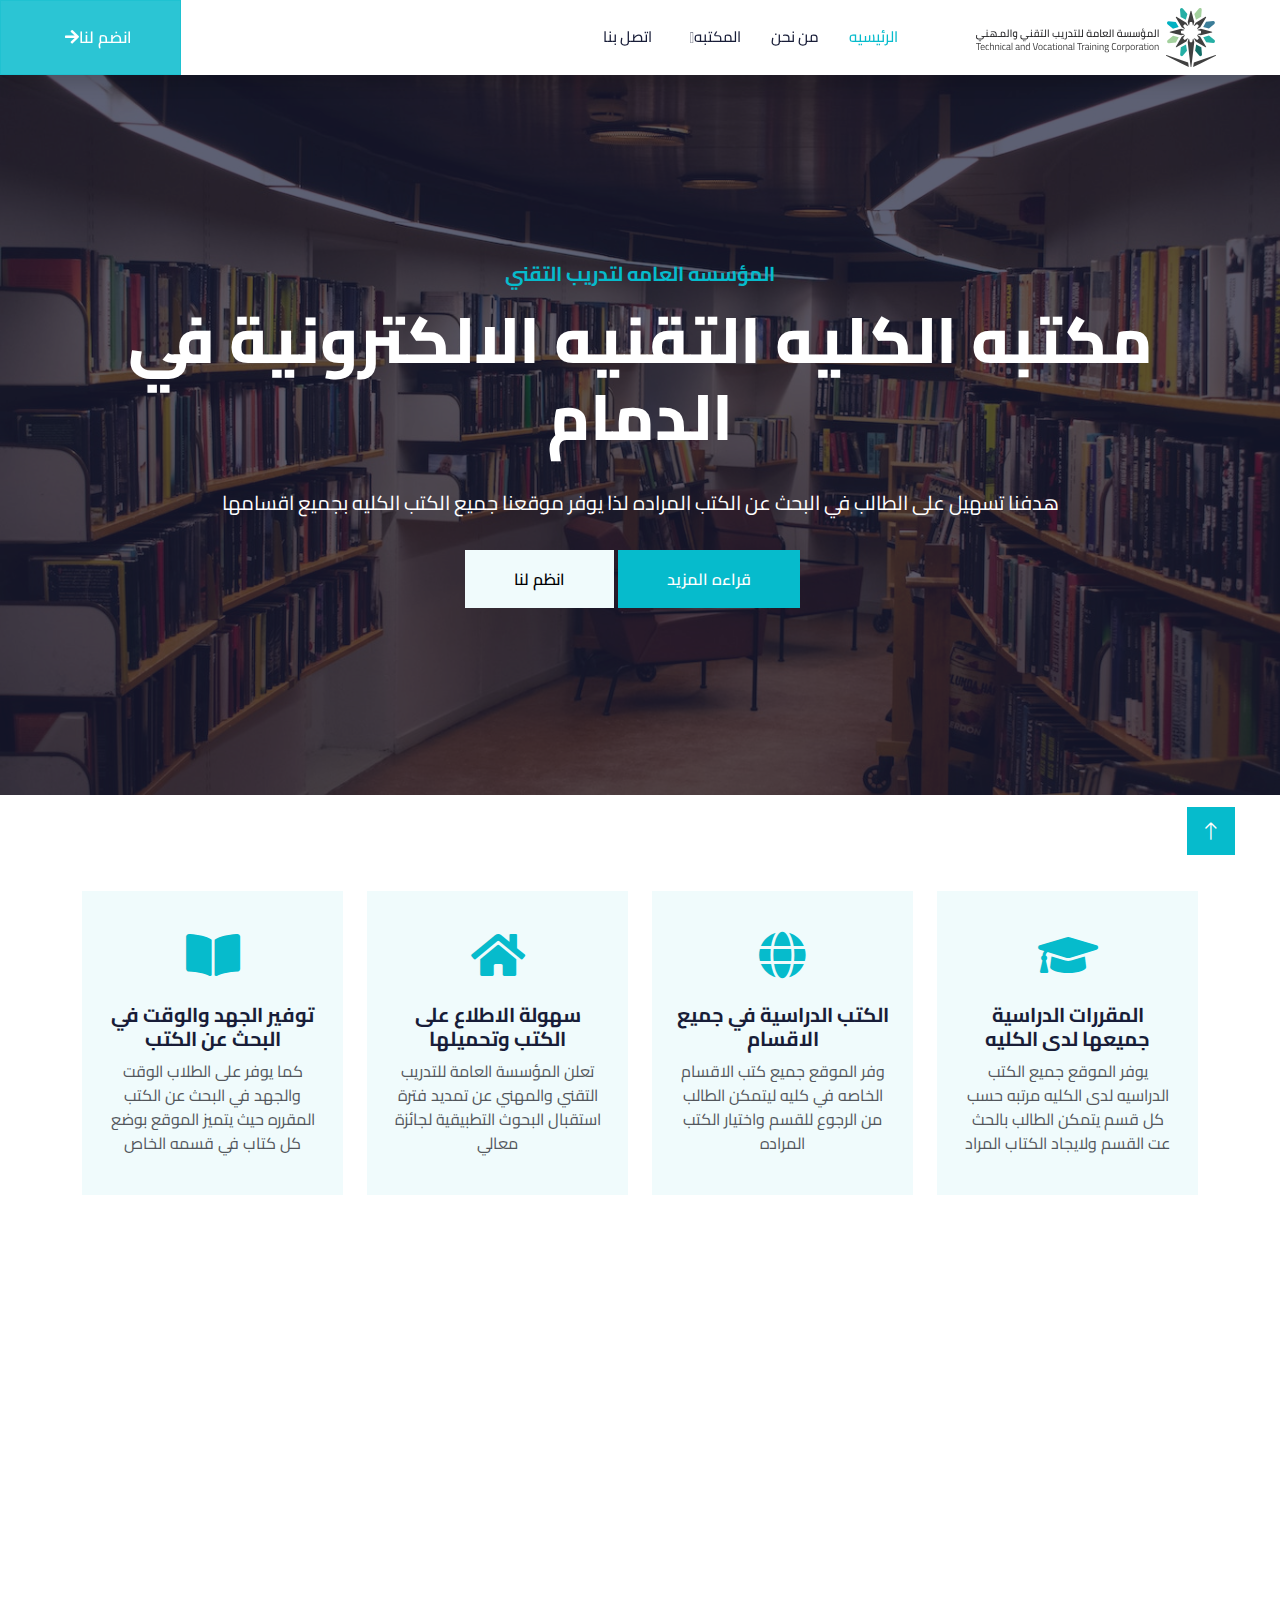
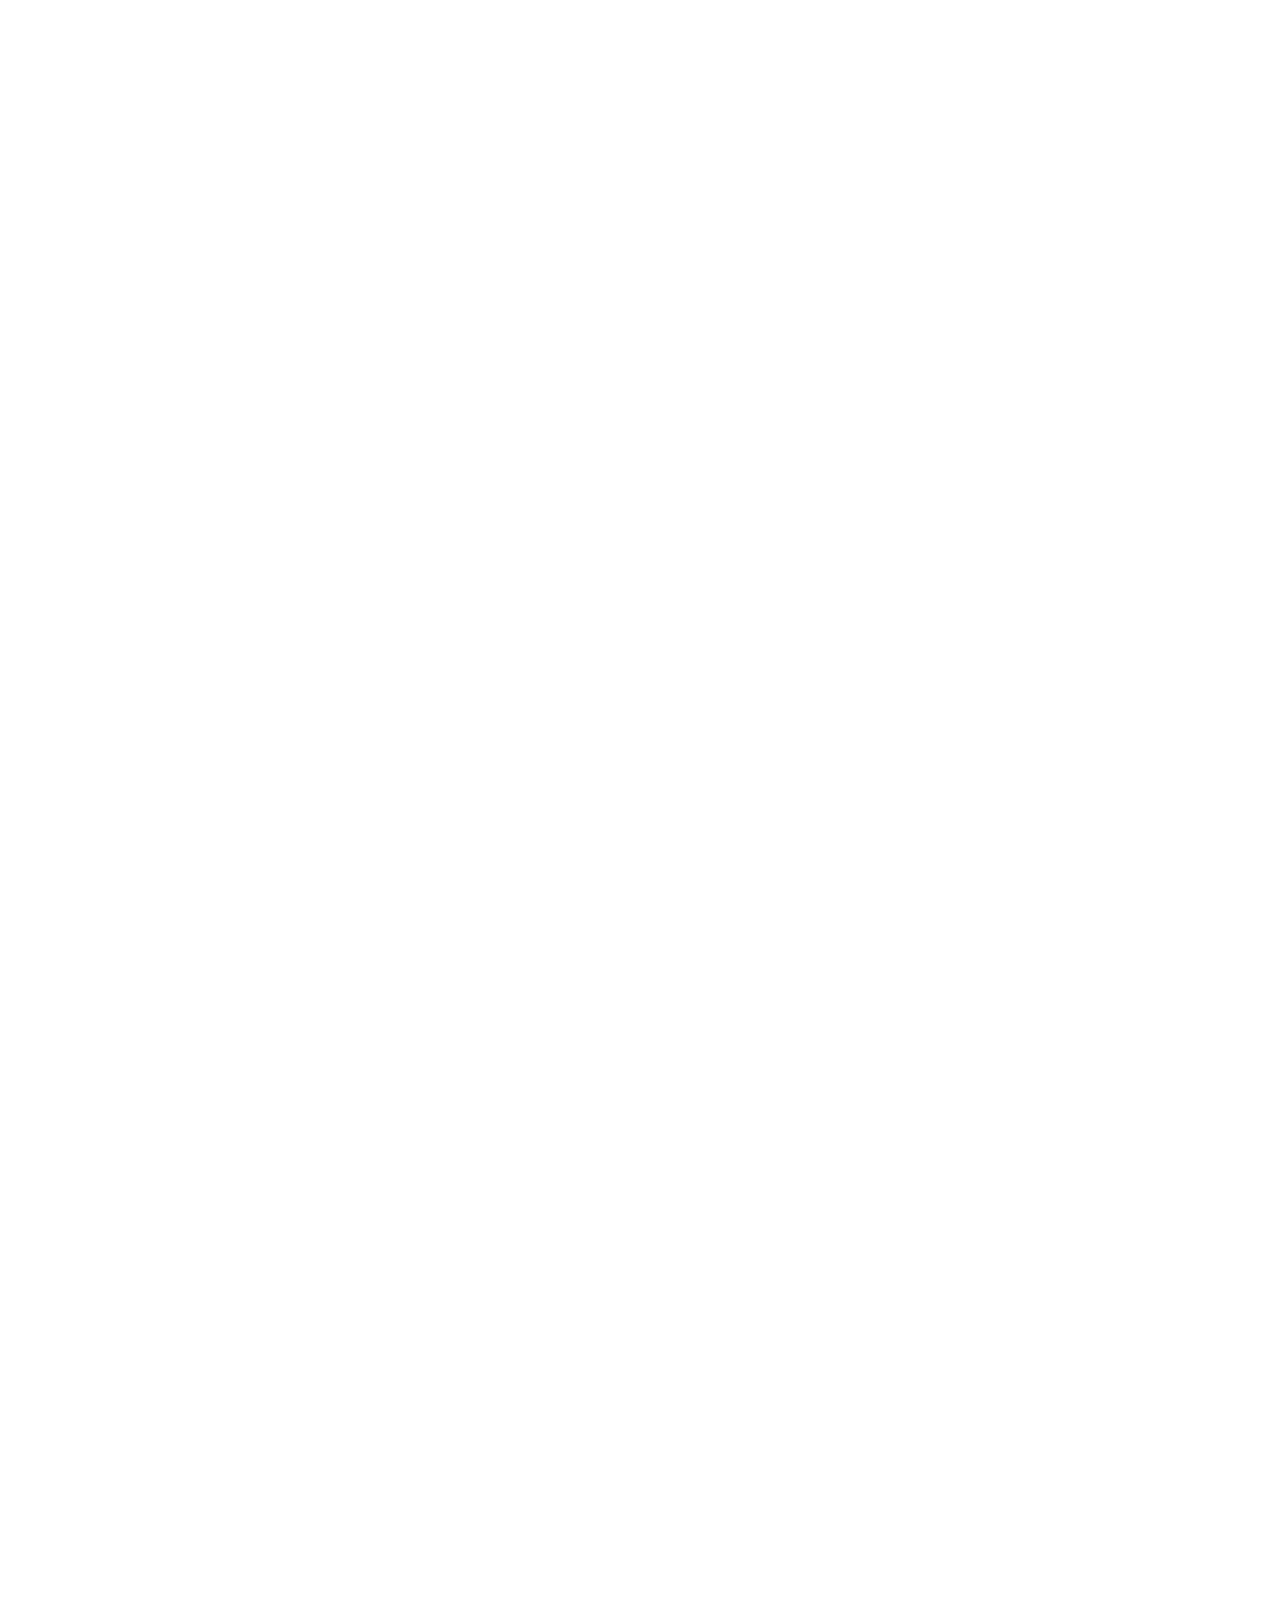
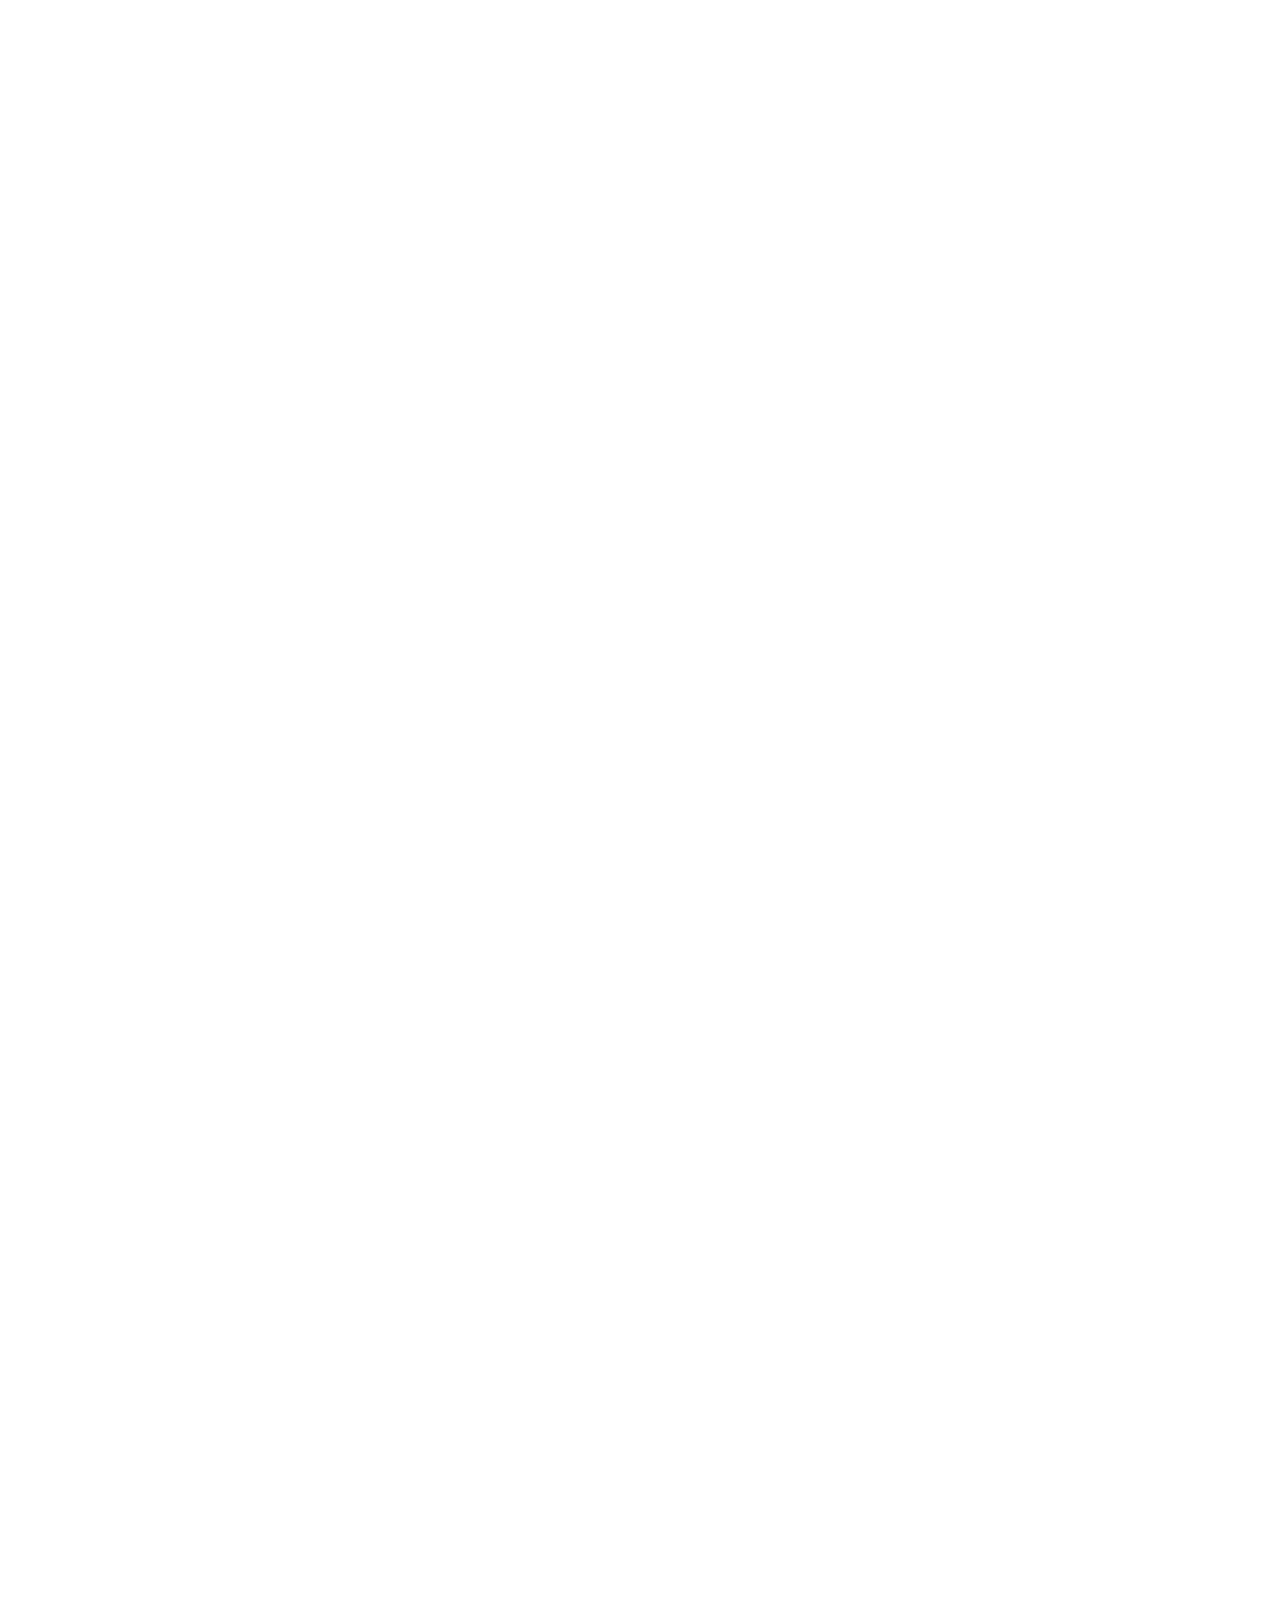
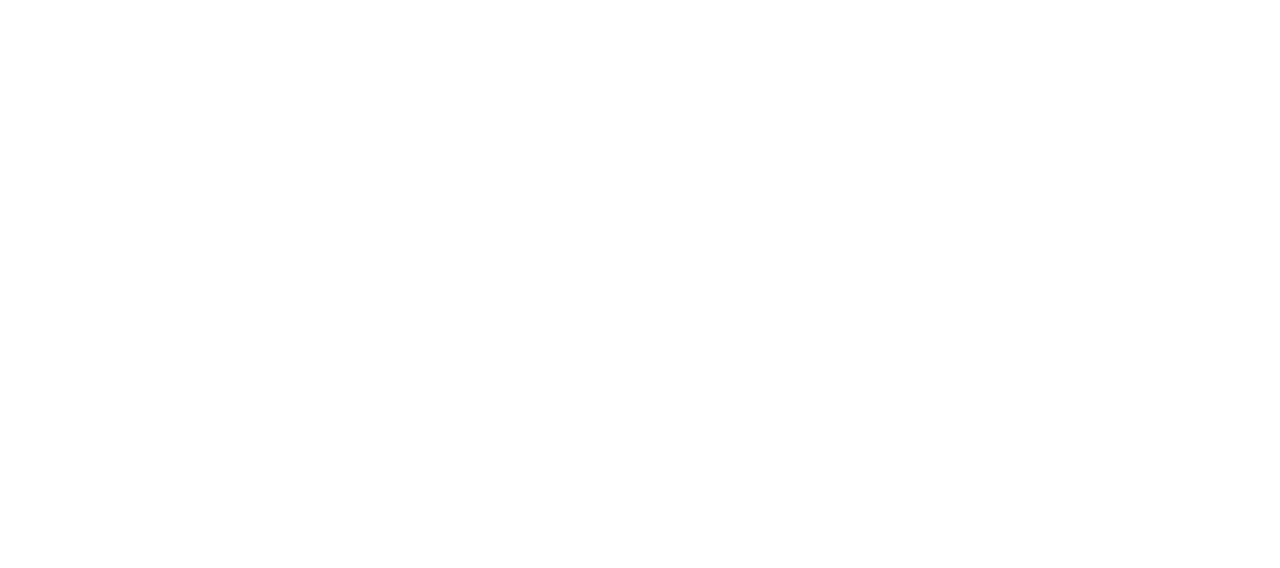
==== commit 513daf7e: "Update index.html" ====
--- a/index.html
+++ b/index.html
@@ -48,7 +48,7 @@
     <!-- Navbar Start -->
     <nav class="navbar navbar-expand-lg bg-white navbar-light shadow sticky-top p-0">
         <a href="index.html" class="navbar-brand d-flex align-items-center px-4 px-lg-5">
-            <img width="240" height="200" src="img/logo.svg" alt="">
+            <img width="240"  src="img/logo.svg" alt="">
 
         </a>
         <button type="button" class="navbar-toggler me-4" data-bs-toggle="collapse" data-bs-target="#navbarCollapse">
@@ -657,4 +657,4 @@
     <script src="js/main.js"></script>
 </body>
 
-</html>+</html>
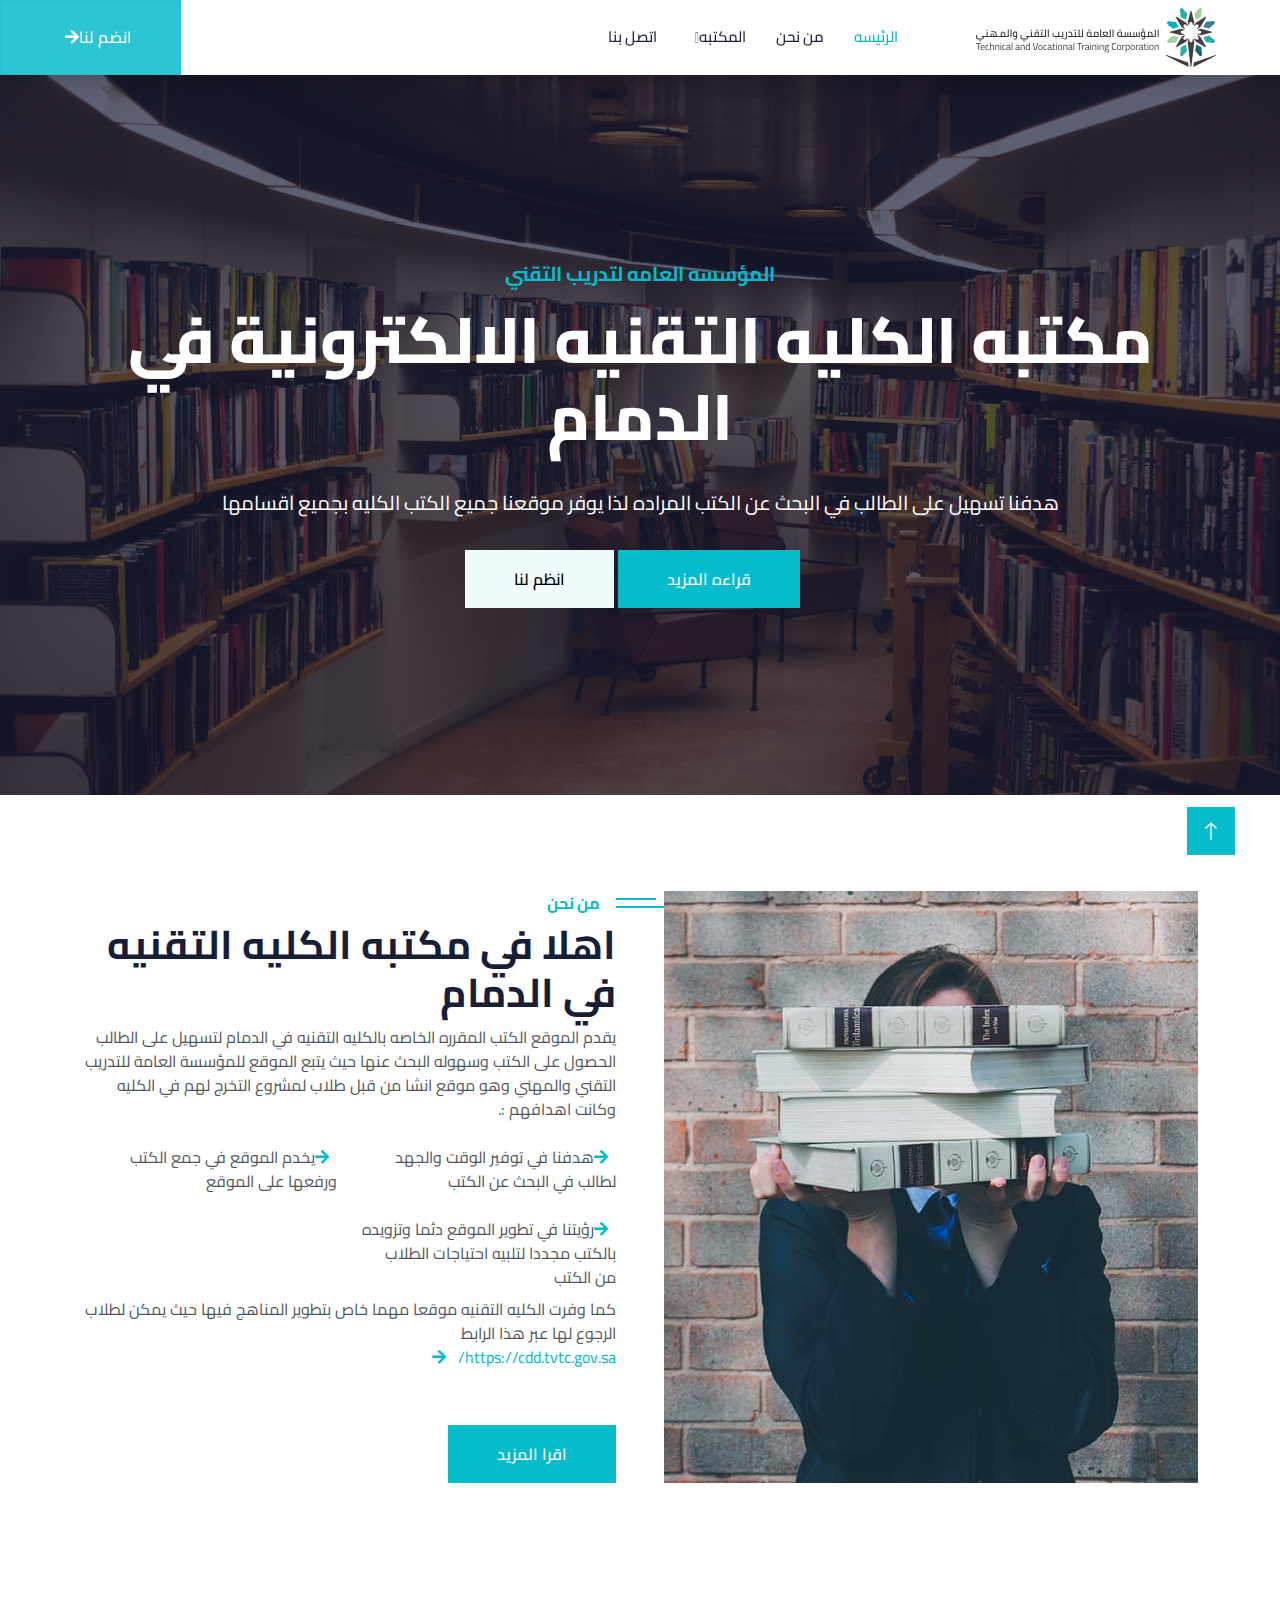
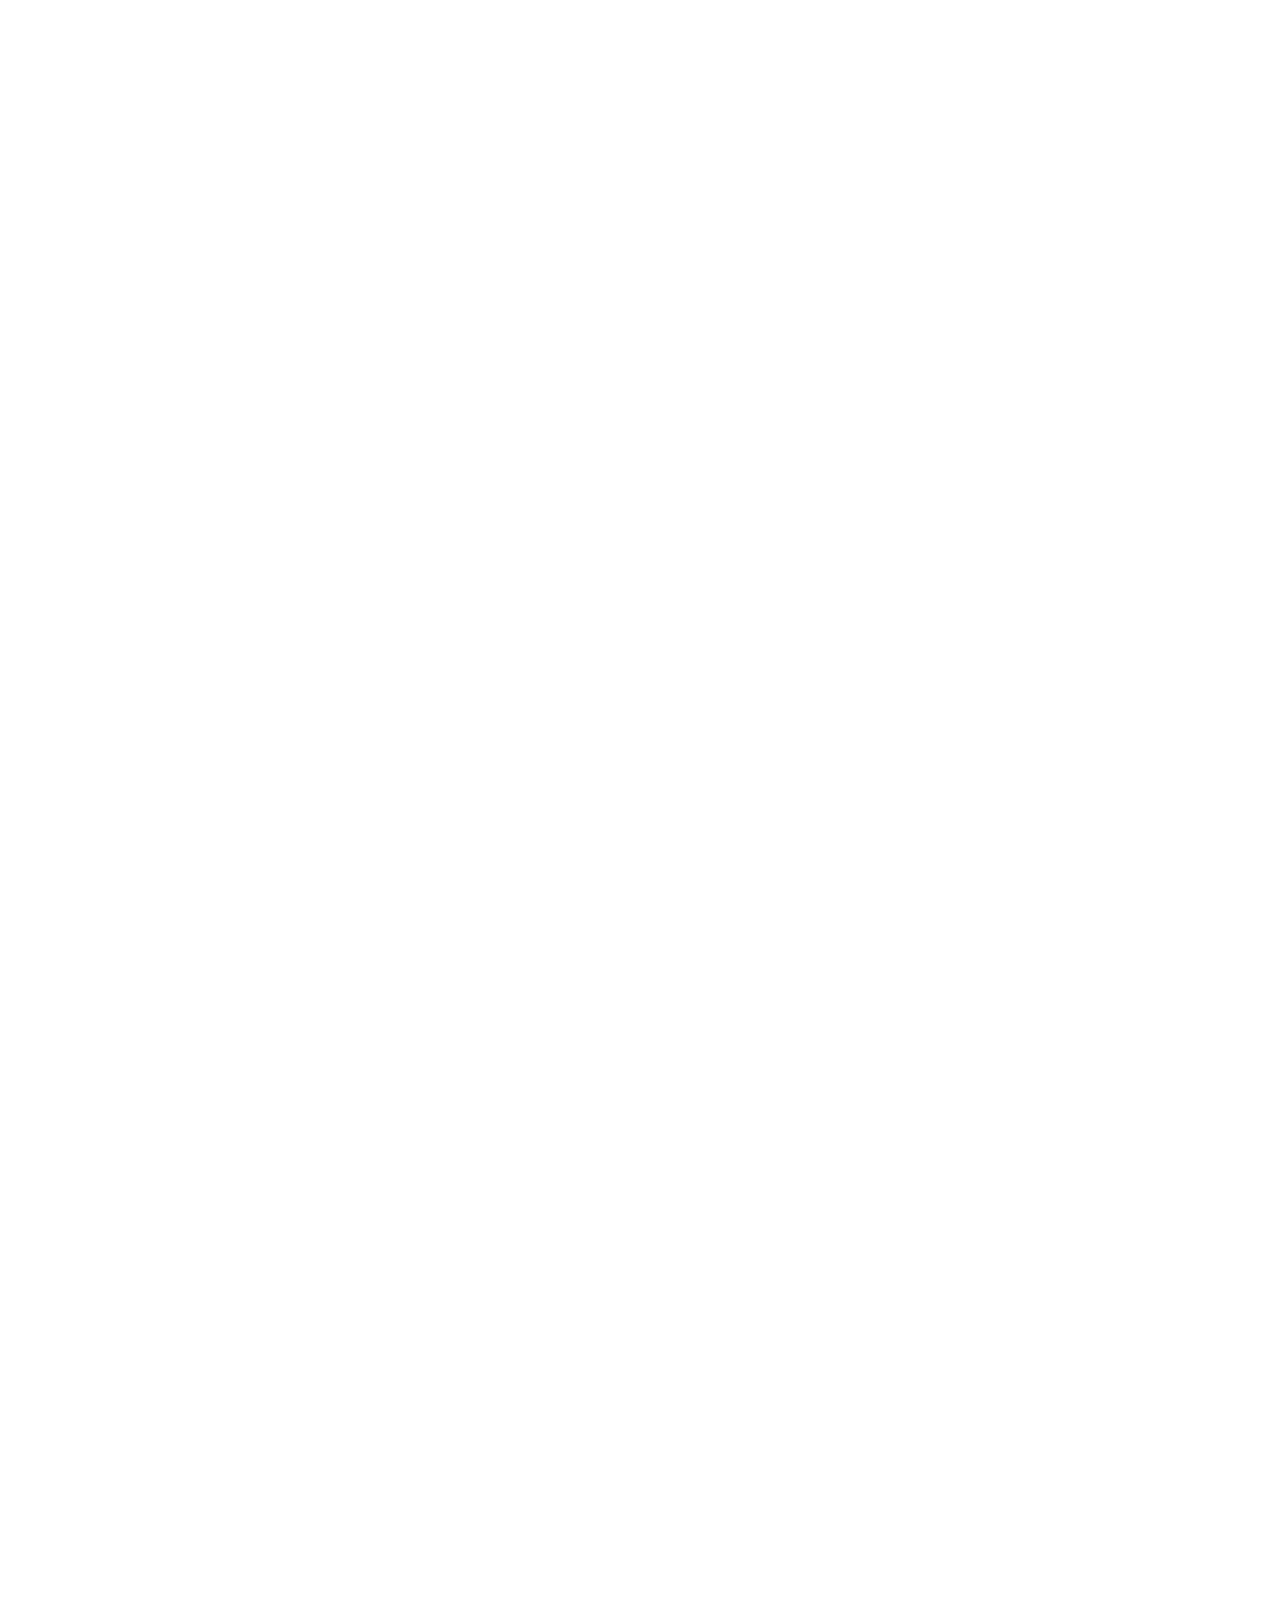
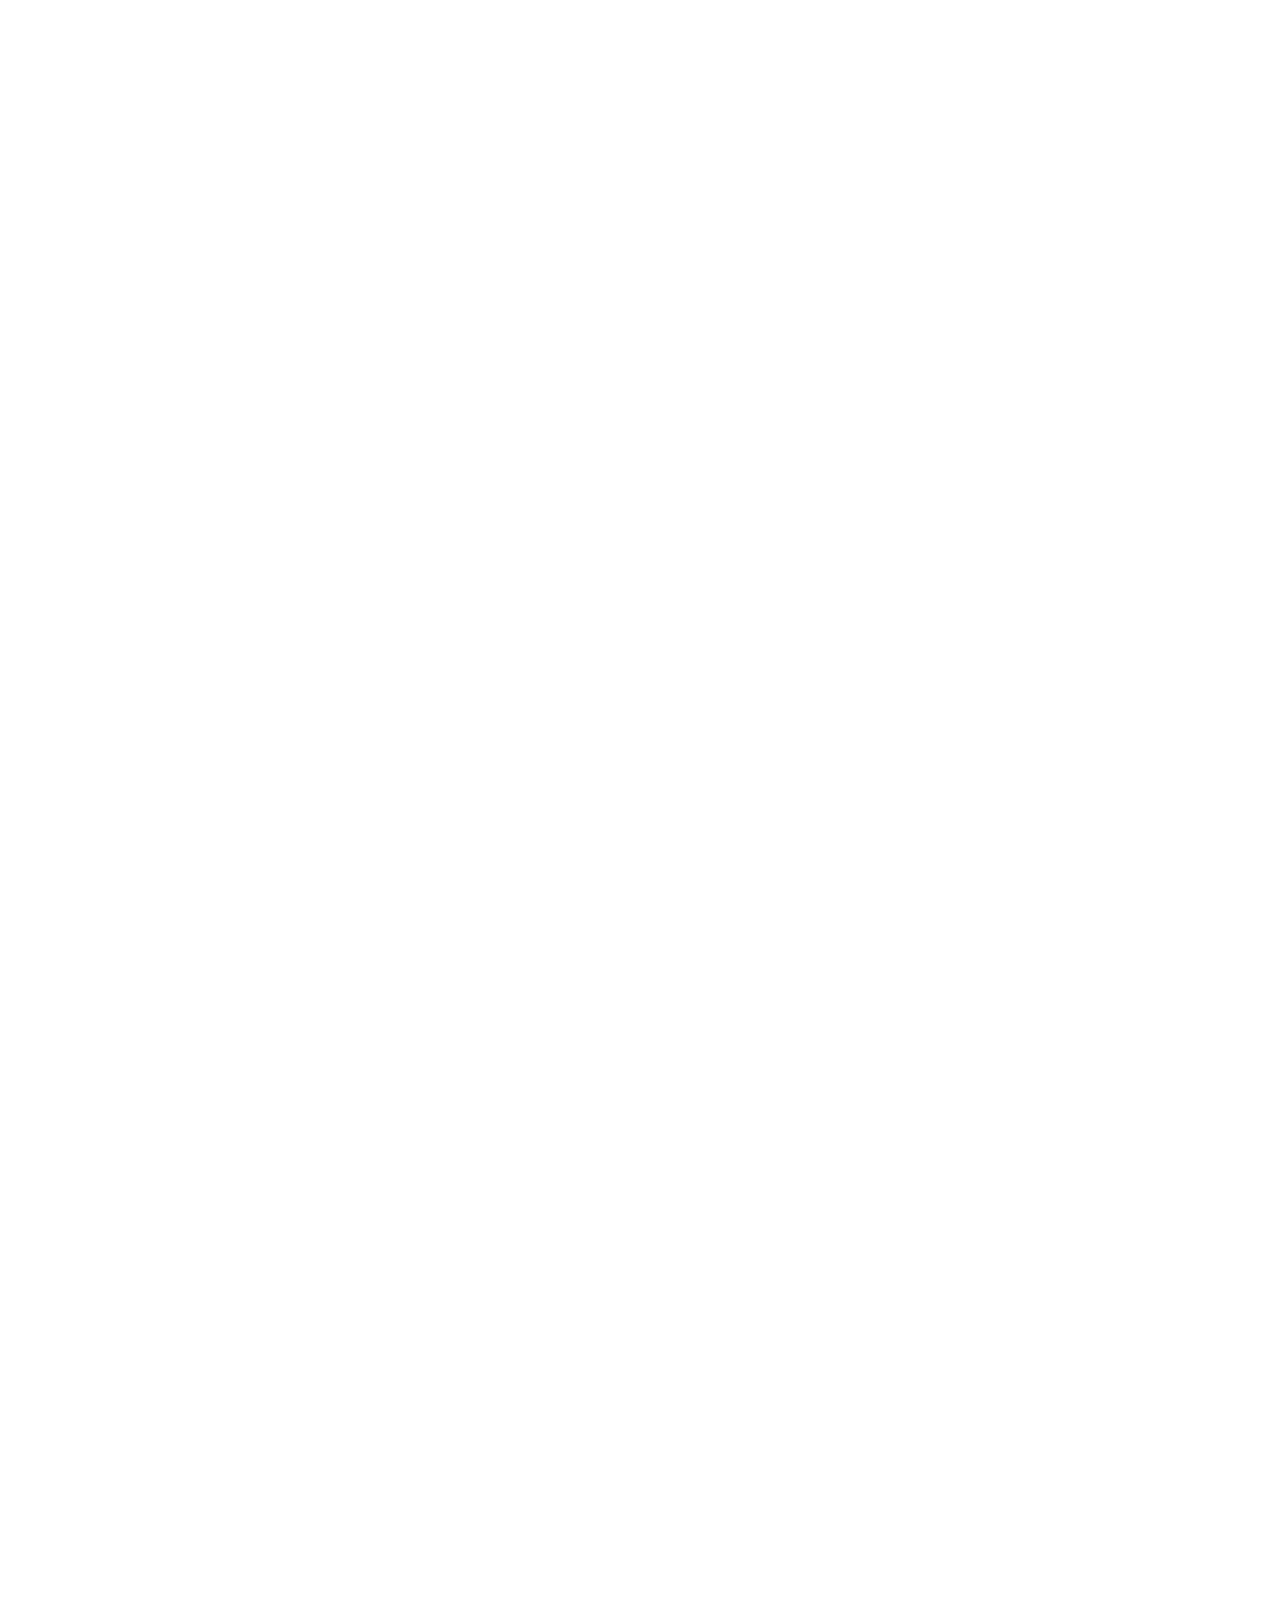
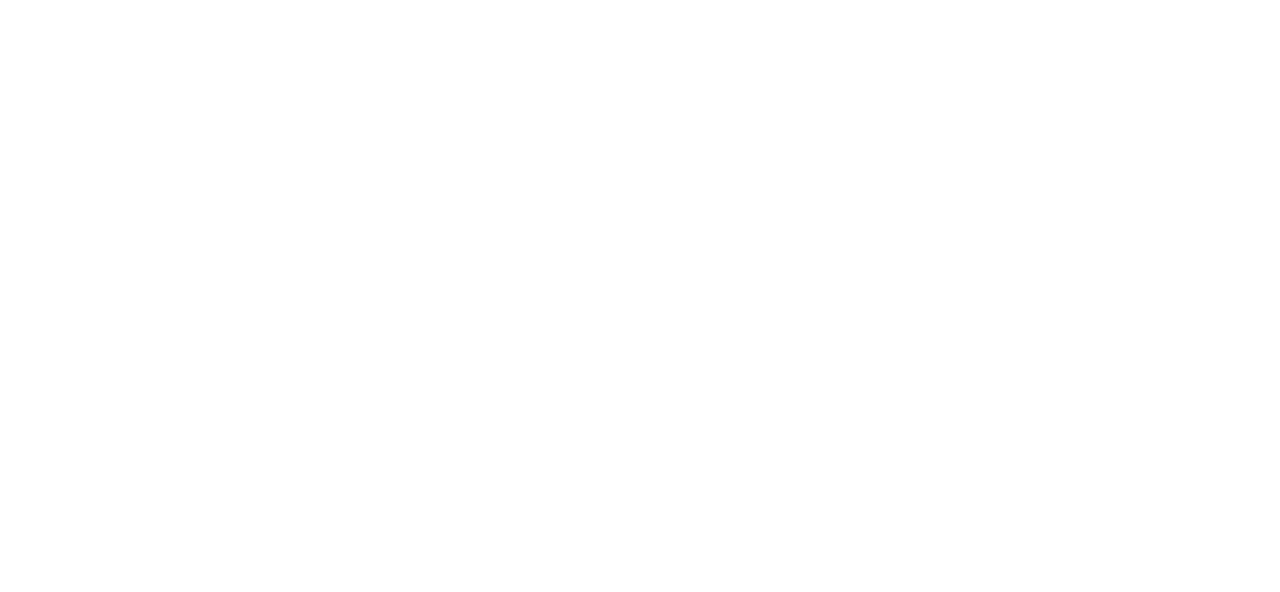
==== commit 51e35ece: "d" ====
--- a/index.html
+++ b/index.html
@@ -56,7 +56,7 @@
         </button>
         <div class="collapse navbar-collapse" id="navbarCollapse">
             <div class="navbar-nav ms-auto p-4 p-lg-0">
-                <a href="index.html" class="nav-item nav-link active">الرئيسيه</a>
+                <a href="index.html" class="nav-item nav-link active">الرئيسه</a>
                 <a href="about.html" class="nav-item nav-link">من نحن</a>
                 <!-- <a href="courses.html" class="nav-item nav-link">الاقسام</a> -->
                 <div class="nav-item dropdown">
@@ -116,7 +116,41 @@
         </div>
     </div>
     <!-- Carousel End -->
-
+<!-- About Start -->
+<div class="container-xxl py-5">
+    <div class="container">
+        <div class="row g-5">
+            <div class="col-lg-6 wow fadeInUp" data-wow-delay="0.1s" style="min-height: 400px;">
+                <div class="position-relative h-100">
+                    <img class="img-fluid position-absolute w-100 h-100" src="img/about.jpg" alt="" style="object-fit: cover;">
+                </div>
+            </div>
+            <div class="col-lg-6 wow fadeInUp" data-wow-delay="0.3s">
+                <h6 class="section-title bg-white text-start text-primary pe-3"> من نحن</h6>
+                <h1 >اهلا في مكتبه الكليه التقنيه في الدمام</h1>
+                
+                <p class="mb-4">يقدم الموقع الكتب المقرره الخاصه بالكليه التقنيه في الدمام لتسهيل على الطالب الحصول على الكتب وسهوله البحث عنها حيث يتبع الموقع للمؤسسة العامة للتدريب التقني والمهني وهو  موقع  انشا من قبل طلاب لمشروع التخرج لهم في الكليه وكانت اهدافهم :.</p>
+                <div class="row gy-2 gx-4 mb-4">
+                    <div class="col-sm-6">
+                        <p clas="mb-0"><i class="fa fa-arrow-right text-primary me-2"></i>هدفنا في توفير الوقت والجهد لطالب في البحث عن الكتب  </p>
+                    </div>
+                    <div class="col-sm-6">
+                        <p class="mb-0"><i class="fa fa-arrow-right text-primary me-2"></i>يخدم الموقع  في جمع الكتب ورفعها على الموقع </p>
+                    </div>
+                    <div class="col-sm-6">
+                        <p class="mb-0"><i class="fa fa-arrow-right text-primary me-2"></i>رؤيتنا في تطوير الموقع دئما وتزويده بالكتب مجددا لتلبيه احتياجات الطلاب من الكتب </p>
+                    </div>
+                   
+                    <p class="mb-4">كما وفرت الكليه التقنيه موقعا مهما خاص بتطوير المناهج فيها حيث يمكن لطلاب الرجوع لها عبر هذا الرابط   <br> <a  href="https://cdd.tvtc.gov.sa/">https://cdd.tvtc.gov.sa/</a> <i class="fa fa-arrow-right text-primary me-2"></i></p>
+                   
+
+                </div>
+                <a class="btn btn-primary py-3 px-5 mt-2" href="">اقرا المزيد  </a>
+            </div>
+        </div>
+    </div>
+</div>
+<!-- About End -->
 
     <!-- Service Start -->
     <div class="container-xxl py-5">
@@ -165,40 +199,7 @@
     <!-- Service End -->
 
 
-    <!-- About Start -->
-    <div class="container-xxl py-5">
-        <div class="container">
-            <div class="row g-5">
-                <div class="col-lg-6 wow fadeInUp" data-wow-delay="0.1s" style="min-height: 400px;">
-                    <div class="position-relative h-100">
-                        <img class="img-fluid position-absolute w-100 h-100" src="img/about.jpg" alt="" style="object-fit: cover;">
-                    </div>
-                </div>
-                <div class="col-lg-6 wow fadeInUp" data-wow-delay="0.3s">
-                    <h6 class="section-title bg-white text-start text-primary pe-3"> من نحن</h6>
-                    <h1 >اهلا في مكتبه الكليه التقنيه في الدمام</h1>
-                    <p class="mb-4">   نحن طلاب قسم الحاسب الالي (شبكات الحاسب) ويهدف الموقع سهولة الحصول على المقرر الدراسي .
-                        .</p>
-                    <p class="mb-4">يقدم الموقع الكتب المقرره الخاصه بالكليه التقنيه في الدمام لتسهيل على الطالب الحصول على الكتب وسهوله البحث عنها حيث يتبع الموقع للمؤسسة العامة للتدريب التقني والمهني وهو  موقع  انشا من قبل طلاب لمشروع التخرج لهم في الكليه وكانت اهدافهم :.</p>
-                    <div class="row gy-2 gx-4 mb-4">
-                        <div class="col-sm-6">
-                            <p class="mb-0"><i class="fa fa-arrow-right text-primary me-2"></i>هدفنا في توفير الوقت والجهد لطالب في البحث عن الكتب  </p>
-                        </div>
-                        <div class="col-sm-6">
-                            <p class="mb-0"><i class="fa fa-arrow-right text-primary me-2"></i>يخدم الموقع  في جمع الكتب ورفعها على الموقع </p>
-                        </div>
-                        <div class="col-sm-6">
-                            <p class="mb-0"><i class="fa fa-arrow-right text-primary me-2"></i>رؤيتنا في تطوير الموقع دئما وتزويده بالكتب مجددا لتلبيه احتياجات الطلاب من الكتب </p>
-                        </div>
-                        
-                       
-                    </div>
-                    <a class="btn btn-primary py-3 px-5 mt-2" href="">اقرا المزيد  </a>
-                </div>
-            </div>
-        </div>
-    </div>
-    <!-- About End -->
+  
 
 
     <!-- Categories Start -->
@@ -602,8 +603,8 @@
                 </div>
                 <div class="col-lg-3 col-md-6">
                     <h4 class="text-white mb-3">التواصل</h4>
-                    <p class="mb-2"><i class="fa fa-map-marker-alt me-3"></i>  الدمام, السعوديه  ,الجامعه التقنيه</p>
-                    <p class="mb-2"><i class="fa fa-phone-alt me-3"></i>+96650768657</p>
+                    <p class="mb-2"><i class="fa fa-map-marker-alt me-3"></i>  الدمام, السعوديه  ,الكليه التقنيه</p>
+                    <p class="mb-2"><i class="fa fa-phone-alt me-3"></i>+966580702865</p>
                     <p class="mb-2"><i class="fa fa-envelope me-3"></i>info@Libraries.com</p>
                     <div class="d-flex pt-2">
                         <a class="btn btn-outline-light btn-social" href=""><i class="fab fa-twitter"></i></a>
@@ -620,7 +621,7 @@
             <div class="copyright">
                 <div class="row">
                     <div class="col-md-6 text-center text-md-start mb-3 mb-md-0">
-                        &copy; <a class="border-bottom" href="#">مكتبه الجامعه التقنيه </a>, جميع الحقوق محفوظه.
+                        &copy; <a class="border-bottom" href="#">مكتبه الكليه التقنيه </a>, جميع الحقوق محفوظه.
 
                         <!--/*** This template is free as long as you keep the footer author’s credit link/attribution link/backlink. If you'd like to use the template without the footer author’s credit link/attribution link/backlink, you can purchase the Credit Removal License from "https://htmlcodex.com/credit-removal". Thank you for your support. ***/-->
                          <!-- صمم بواسطة <a class="border-bottom" href="https://htmlcodex.com">HTML Codex</a><br><br>
@@ -657,4 +658,4 @@
     <script src="js/main.js"></script>
 </body>
 
-</html>
+</html>